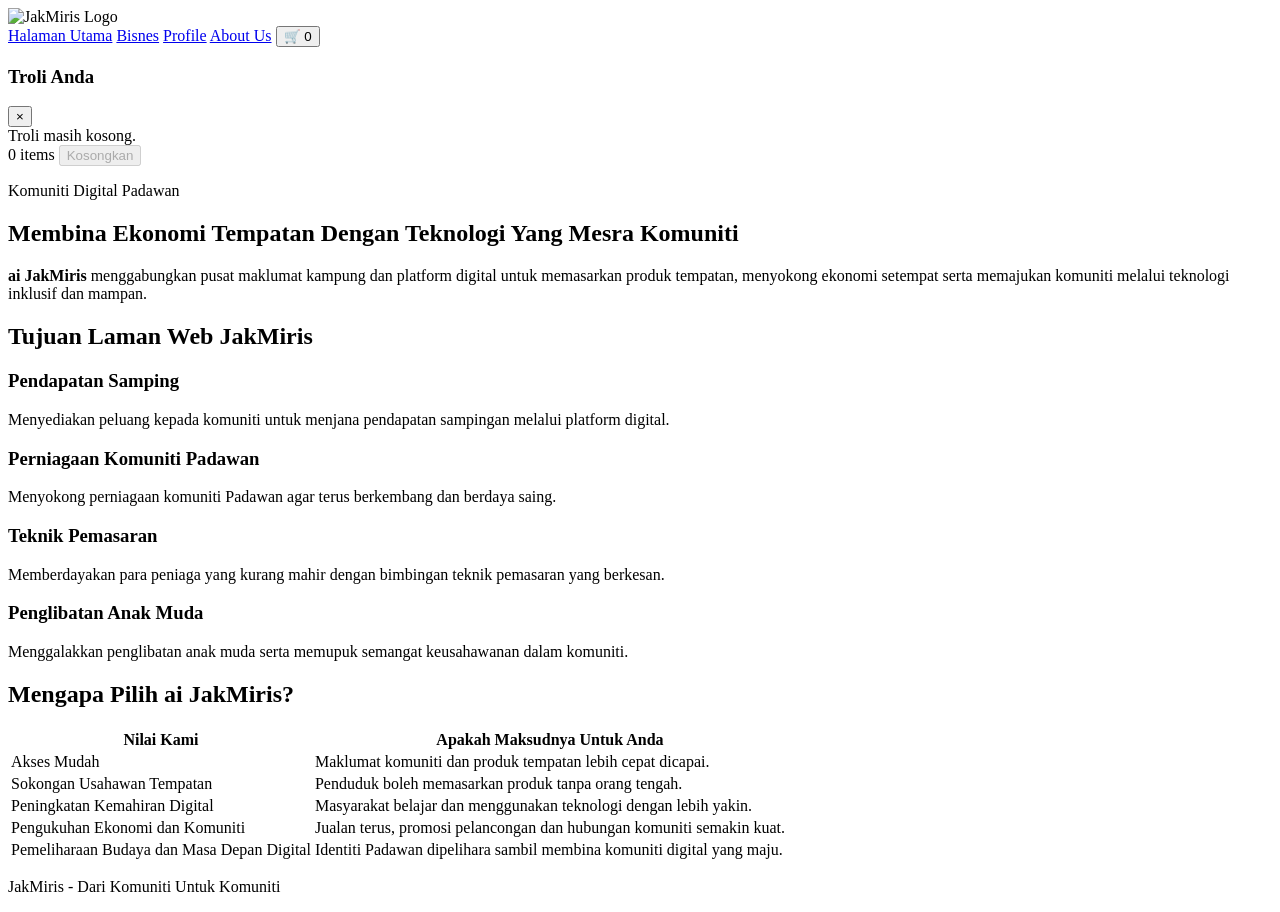
==== aboutus.html @ c9d1c667 "Add files via upload" ====
<!DOCTYPE html>
<html lang="ms">
<head>
  <meta charset="UTF-8">
  <meta name="viewport" content="width=device-width, initial-scale=1.0">
  <title>Tentang Kami - JakMiris</title>
  <link rel="stylesheet" type="text/css" href="CSS/template.css">
  <link rel="stylesheet" type="text/css" href="CSS/aboutusstyle.css">
</head>

<body>
  <header class="site-header">
    <div class="logo">
      <img src="ICON/LOGO/JakMiris logo.png" alt="JakMiris Logo">
    </div>

    <nav class="header-top" aria-label="Main Navigation">
      <a class="nav-link" href="home.html">Halaman Utama</a>
      <a class="nav-link" href="bisnes.html">Bisnes</a>
      <a class="nav-link" href="profile.html">Profile</a>
      <a class="nav-link active" href="aboutus.html">About Us</a>
      <button class="cart-btn" id="cart-btn" title="Troli beli-belah" type="button" aria-label="Troli beli-belah" aria-controls="cart-panel" aria-expanded="false">
        🛒
        <span class="cart-badge visible" id="cart-badge">0</span>
      </button>
    </nav>
  </header>

  <div class="cart-overlay" id="cart-overlay"></div>
  <aside class="cart-panel" id="cart-panel" aria-hidden="true">
    <div class="cart-panel-head">
      <h3>Troli Anda</h3>
      <button class="cart-close-btn" id="cart-close-btn" type="button" aria-label="Tutup troli">&times;</button>
    </div>
    <div class="cart-items" id="cart-items"></div>
    <div class="cart-panel-foot">
      <span class="cart-total-text" id="cart-total-text">0 item</span>
      <button class="cart-clear-btn" id="cart-clear-btn" type="button">Kosongkan</button>
    </div>
  </aside>

  <main class="about-main">
    <section class="hero-about">
      <p class="eyebrow">Komuniti Digital Padawan</p>
      <h1>Membina Ekonomi Tempatan Dengan Teknologi Yang Mesra Komuniti</h1>
      <p class="lead">
        <strong>ai JakMiris</strong> menggabungkan pusat maklumat kampung dan platform digital untuk
        memasarkan produk tempatan, menyokong ekonomi setempat serta memajukan komuniti melalui
        teknologi inklusif dan mampan.
      </p>
    </section>

    <section class="goals" aria-label="Tujuan Laman Web JakMiris">
      <h2>Tujuan Laman Web JakMiris</h2>
      <div class="goal-grid">
        <article class="goal-card">
          <h3>Pendapatan Samping</h3>
          <p>Menyediakan peluang kepada komuniti untuk menjana pendapatan sampingan melalui platform digital.</p>
        </article>
        <article class="goal-card">
          <h3>Perniagaan Komuniti Padawan</h3>
          <p>Menyokong perniagaan komuniti Padawan agar terus berkembang dan berdaya saing.</p>
        </article>
        <article class="goal-card">
          <h3>Teknik Pemasaran</h3>
          <p>Memberdayakan para peniaga yang kurang mahir dengan bimbingan teknik pemasaran yang berkesan.</p>
        </article>
        <article class="goal-card">
          <h3>Penglibatan Anak Muda</h3>
          <p>Menggalakkan penglibatan anak muda serta memupuk semangat keusahawanan dalam komuniti.</p>
        </article>
      </div>
    </section>

    <section class="value-panel" aria-label="Mengapa pilih ai JakMiris">
      <h2>Mengapa Pilih ai JakMiris?</h2>
      <div class="value-table-wrap">
        <table class="values" role="table" aria-label="Nilai JakMiris">
          <thead>
            <tr>
              <th scope="col">Nilai Kami</th>
              <th scope="col">Apakah Maksudnya Untuk Anda</th>
            </tr>
          </thead>
          <tbody>
            <tr>
              <td>Akses Mudah</td>
              <td>Maklumat komuniti dan produk tempatan lebih cepat dicapai.</td>
            </tr>
            <tr>
              <td>Sokongan Usahawan Tempatan</td>
              <td>Penduduk boleh memasarkan produk tanpa orang tengah.</td>
            </tr>
            <tr>
              <td>Peningkatan Kemahiran Digital</td>
              <td>Masyarakat belajar dan menggunakan teknologi dengan lebih yakin.</td>
            </tr>
            <tr>
              <td>Pengukuhan Ekonomi dan Komuniti</td>
              <td>Jualan terus, promosi pelancongan dan hubungan komuniti semakin kuat.</td>
            </tr>
            <tr>
              <td>Pemeliharaan Budaya dan Masa Depan Digital</td>
              <td>Identiti Padawan dipelihara sambil membina komuniti digital yang maju.</td>
            </tr>
          </tbody>
        </table>
      </div>
    </section>
  </main>

  <footer class="about-footer">
    <p>JakMiris - Dari Komuniti Untuk Komuniti</p>
  </footer>

  <script>
    const CART_STORAGE_KEY = 'jakmiris_cart_items';

    const badge = document.getElementById('cart-badge');
    const cartBtn = document.getElementById('cart-btn');
    const cartPanel = document.getElementById('cart-panel');
    const cartOverlay = document.getElementById('cart-overlay');
    const cartCloseBtn = document.getElementById('cart-close-btn');
    const cartClearBtn = document.getElementById('cart-clear-btn');
    const cartItemsEl = document.getElementById('cart-items');
    const cartTotalText = document.getElementById('cart-total-text');

    function getCartItems() {
      try {
        const raw = localStorage.getItem(CART_STORAGE_KEY);
        const parsed = raw ? JSON.parse(raw) : [];
        return Array.isArray(parsed) ? parsed : [];
      } catch (err) {
        return [];
      }
    }

    function saveCartItems(items) {
      localStorage.setItem(CART_STORAGE_KEY, JSON.stringify(items));
    }

    function updateCartBadge() {
      const count = getCartItems().length;
      badge.textContent = count;
      badge.classList.add('visible');
    }

    function groupCartItems(items) {
      const grouped = new Map();
      items.forEach(item => {
        const name = item && item.name ? item.name : 'Item';
        grouped.set(name, (grouped.get(name) || 0) + 1);
      });
      return grouped;
    }

    function renderCartPanel() {
      const items = getCartItems();
      const grouped = groupCartItems(items);

      cartItemsEl.innerHTML = '';

      if (grouped.size === 0) {
        cartItemsEl.innerHTML = '<div class="cart-empty">Troli masih kosong.</div>';
      } else {
        grouped.forEach((qty, name) => {
          const row = document.createElement('div');
          row.className = 'cart-item-row';
          row.innerHTML =
            '<span class="cart-item-name">' + name + '</span>' +
            '<span class="cart-item-qty">x' + qty + '</span>' +
            '<button class="cart-item-remove" data-name="' + name.replace(/"/g, '&quot;') + '" type="button">Buang 1</button>';
          cartItemsEl.appendChild(row);
        });
      }

      cartTotalText.textContent = items.length + (items.length === 1 ? ' item' : ' items');
      cartClearBtn.disabled = items.length === 0;
    }

    function openCartPanel() {
      renderCartPanel();
      cartPanel.classList.add('open');
      cartOverlay.classList.add('open');
      cartPanel.setAttribute('aria-hidden', 'false');
      cartBtn.setAttribute('aria-expanded', 'true');
    }

    function closeCartPanel() {
      cartPanel.classList.remove('open');
      cartOverlay.classList.remove('open');
      cartPanel.setAttribute('aria-hidden', 'true');
      cartBtn.setAttribute('aria-expanded', 'false');
    }

    function toggleCartPanel() {
      if (cartPanel.classList.contains('open')) {
        closeCartPanel();
      } else {
        openCartPanel();
      }
    }

    function removeOneFromCart(itemName) {
      const items = getCartItems();
      const index = items.findIndex(item => (item && item.name ? item.name : 'Item') === itemName);
      if (index !== -1) {
        items.splice(index, 1);
        saveCartItems(items);
        updateCartBadge();
        renderCartPanel();
      }
    }

    updateCartBadge();
    renderCartPanel();

    cartBtn.addEventListener('click', toggleCartPanel);
    cartCloseBtn.addEventListener('click', closeCartPanel);
    cartOverlay.addEventListener('click', closeCartPanel);
    cartClearBtn.addEventListener('click', () => {
      saveCartItems([]);
      updateCartBadge();
      renderCartPanel();
    });

    cartItemsEl.addEventListener('click', (event) => {
      const removeBtn = event.target.closest('.cart-item-remove');
      if (!removeBtn) return;
      removeOneFromCart(removeBtn.dataset.name || 'Item');
    });

    document.addEventListener('keydown', (event) => {
      if (event.key === 'Escape') closeCartPanel();
    });

    window.addEventListener('storage', (event) => {
      if (event.key !== CART_STORAGE_KEY) return;
      updateCartBadge();
      renderCartPanel();
    });
  </script>
</body>
</html>
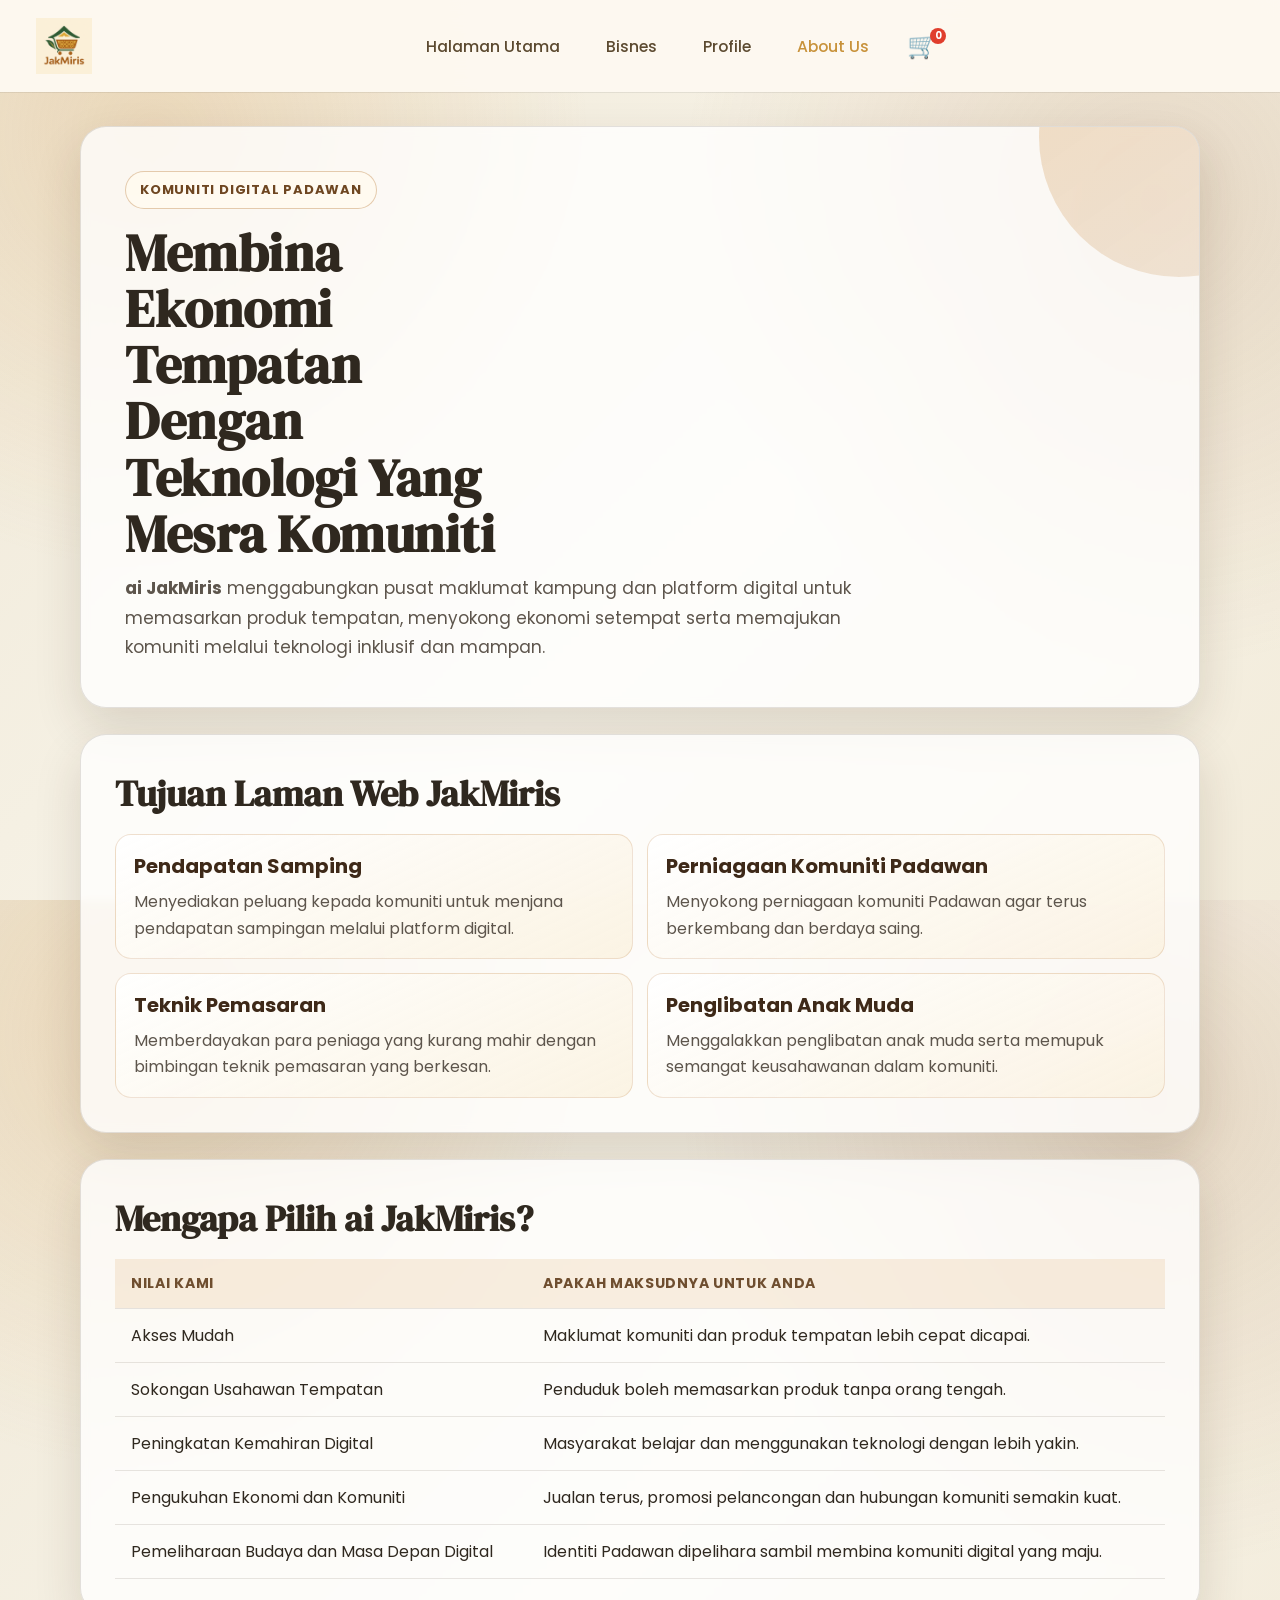
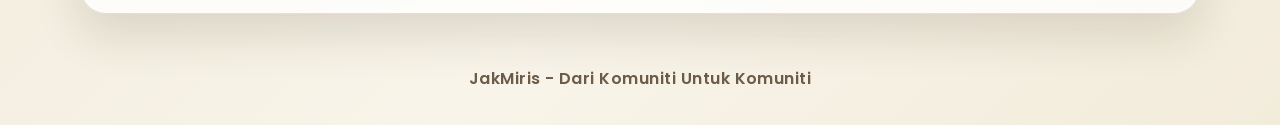
==== commit 0742909f: "update latest" ====
--- a/aboutus.html
+++ b/aboutus.html
@@ -15,7 +15,7 @@
     </div>
 
     <nav class="header-top" aria-label="Main Navigation">
-      <a class="nav-link" href="home.html">Halaman Utama</a>
+      <a class="nav-link" href="index.html">Halaman Utama</a>
       <a class="nav-link" href="bisnes.html">Bisnes</a>
       <a class="nav-link" href="profile.html">Profile</a>
       <a class="nav-link active" href="aboutus.html">About Us</a>
--- a/CSS/template.css
+++ b/CSS/template.css
@@ -0,0 +1,231 @@
+@import url('https://fonts.googleapis.com/css2?family=Playfair+Display:wght@700;800;900&family=Poppins:wght@400;500;600;700&display=swap');
+
+body{
+	width: 100%;
+	height: 100vh;
+	margin: 0;
+	padding: 0;
+	/*background-color: lightskyblue;*/
+	background: #c4c458;
+	background: linear-gradient(135deg,rgba(196, 196, 88, 1) 63%, rgba(214, 213, 206, 1) 59%);
+	font-family: 'Poppins', 'Roboto', sans-serif;
+}
+*{
+	box-sizing: border-box;
+	font-family: 'Poppins', 'Roboto', sans-serif;
+}
+header{
+	/* this section is for banner info. */
+	/* we want to be two columns, 1 for logo, 1 for options*/
+	/* set to columnsview */
+	width: 100%;
+	height: 140px;
+	display: flex;
+	flex-direction: row;
+	/*border: 2px solid red;*/
+	padding: 15px;
+	gap: 10px;
+
+
+	.logo{
+		/*this is the logo*/
+		width: 80px;
+		/*border: 2px solid black;*/
+		float: left;
+
+		img{
+			float: left;
+			width: 80px;
+			height: 80px;
+			border-radius: 10px;
+		}
+	}
+	.options{
+		/* This section contains two rows. */
+		flex: 2;
+		/*border: 2px solid blue;*/
+		display: flex;
+		flex-direction: column;
+
+		nav{
+			/*top row is for link options */
+			width: 100%;
+			display: flex;
+			flex-direction: row;			
+			flex-wrap: wrap;
+			gap: 18px;
+			margin-bottom: -20px;
+			
+
+			.button{
+				flex: 0 1 auto;
+				text-align: center;
+				background: rgba(255, 255, 255, 0.55);
+				border-radius: 999px;
+				border: 1px solid rgba(51, 51, 51, 0.08);
+				color: #333333;
+				cursor: pointer;
+				display: inline-block;
+				font-family: "Poppins", "Haas Grot Text R Web", "Helvetica Neue", Helvetica, Arial, sans-serif;
+				font-size: 15px;
+				font-weight: 600;
+				line-height: 20px;
+				list-style: none;
+				margin: 0;
+				padding: 10px 18px;
+				text-align: center;
+				transition: all 200ms;
+				vertical-align: baseline;
+				white-space: nowrap;
+				user-select: none;
+				-webkit-user-select: none;
+				touch-action: manipulation;
+				box-shadow: 0 8px 18px rgba(51, 51, 51, 0.08);
+			}
+			.button:hover{
+				background: linear-gradient(135deg, rgba(255, 248, 218, 0.96), rgba(247, 231, 180, 0.88));
+				border-color: rgba(235, 201, 52, 0.55);
+				transform: translateY(-1px);
+			}
+			.search{
+				width: 150px;
+				height: 30px;
+				border-radius: 10px;
+				border: 1px solid rgba(0,0,0,0.02);
+				padding: 10px;
+			}
+			.cart, .camera{
+				width: 30px;
+				height: 30px;
+			}
+		}
+		.page-title{
+			/*this is for webpage title.*/
+			font-weight: bolder;
+			text-transform: uppercase;
+			font-size: 32pt;
+			padding: 10px;
+			/*border: 2px solid black;*/
+			justify-content: center;
+			text-align: center;
+
+		}
+		.seller{
+			display: flex;
+			flex-direction: column;
+			/*gap: 10px;*/
+			height: 80px;
+			margin-top: 50px;
+
+			.seller-photo{
+				flex: 1;
+				/*border: 1px solid red;*/
+				text-align: center;
+				justify-content: center;
+
+				.profile-pic{
+					width: 60px;
+					height: 60px;
+					border-radius: 50%;
+					
+				}
+			}
+				
+			.seller-name{
+				flex: 1;
+				height: 50px;
+				font-weight: bolder;
+				text-transform: uppercase;
+				font-size: 22pt;
+				padding: 10px;
+				/*border: 2px solid black;*/
+				justify-content: center;
+				text-align: center;
+				margin-top: -5px;
+			}
+
+		}
+	}
+}
+.iklan{
+	width: 100%;
+	display: flex;
+	text-align: center;
+	justify-content: center;
+	gap: 50px;
+	overflow-x: auto;
+
+	video{
+		display: flex;
+		width: 500px;
+		border-radius: 50px;
+		
+	}
+}
+.seller_profile{
+	margin-top: 30px;
+	padding: 0px 50px 0px 50px;
+	.frame{
+		display: flex;
+		flex-direction: row;
+		gap: 50px;
+
+
+		.left-view, .right-view{
+			/*left-view & right-view*/
+			flex: 1;
+			display: flex;
+			flex-direction: column;
+			/*border: 2px solid black;*/
+			gap: 50px;
+
+			.frame-fill{
+				padding: 10px;
+				display: flex;
+				flex-direction: row;
+				background-color: Pink;
+				border-radius: 10px;
+				gap: 20px;
+
+				.profile-pic{
+					width: 150px;
+					height: 150px;
+					border-radius: 20px;
+				}
+				.info{
+					flex: 1;
+					display: flex;
+					flex-direction: column;
+
+					.inside-text{
+						font-size: 18pt;
+						margin: 0;
+						justify-content: center;
+						/*border: 1px solid red;*/
+					}
+				}
+				.addToCart{
+					width: 50px;
+					overflow: hidden;
+					display: flex;
+					flex-direction: column;
+
+					img{					
+						border-radius: 50%;
+						/*margin-left: 0px;*/
+						width: 50px;
+						height: 50px;
+					}
+					.quantity{
+						font-size: 12pt;
+					}
+						
+					
+				}
+					
+			}
+				
+
+		}
+	}
+}
--- a/CSS/aboutusstyle.css
+++ b/CSS/aboutusstyle.css
@@ -0,0 +1,537 @@
+@import url('https://fonts.googleapis.com/css2?family=Manrope:wght@400;500;600;700;800&family=DM+Serif+Display:ital@0;1&display=swap');
+
+:root {
+  --bg-soft: #efe8d7;
+  --bg-cream: #f8f4e9;
+  --ink: #2f281f;
+  --ink-soft: #5d554c;
+  --accent: #b26f2f;
+  --accent-2: #d8a15b;
+  --line: rgba(68, 53, 37, 0.14);
+  --panel: rgba(255, 255, 255, 0.78);
+  --shadow: 0 20px 48px rgba(55, 35, 14, 0.14);
+}
+
+* {
+  box-sizing: border-box;
+}
+
+body {
+  margin: 0;
+  font-family: 'Manrope', sans-serif;
+  color: var(--ink);
+  background:
+    radial-gradient(circle at 12% 15%, rgba(216, 161, 91, 0.26) 0%, rgba(216, 161, 91, 0) 32%),
+    radial-gradient(circle at 90% 22%, rgba(158, 102, 50, 0.2) 0%, rgba(158, 102, 50, 0) 35%),
+    linear-gradient(135deg, var(--bg-soft) 0%, var(--bg-cream) 58%, #f2ebda 100%);
+  min-height: 100vh;
+}
+
+.site-header {
+  display: flex;
+  flex-direction: row;
+  align-items: center;
+  justify-content: space-between;
+  padding: 0 36px;
+  height: 92px;
+  background: rgba(253, 248, 240, 0.98);
+  backdrop-filter: blur(14px);
+  box-shadow: 0 1px 0 rgba(0, 0, 0, 0.07);
+  position: sticky;
+  top: 0;
+  z-index: 1000;
+  gap: 20px;
+}
+
+.site-header .logo {
+  display: flex;
+  align-items: center;
+  background: transparent;
+  border: none;
+  box-shadow: none;
+  padding: 0;
+  width: auto;
+  flex-shrink: 0;
+}
+
+.site-header .logo img {
+  height: 56px;
+  width: auto;
+  background: transparent;
+  filter: none;
+  margin: 0;
+  border-radius: 0;
+}
+
+.site-header .header-top {
+  display: flex;
+  flex-direction: row;
+  align-items: center;
+  gap: 14px;
+  flex: 1;
+  justify-content: center;
+  padding: 0;
+  flex-wrap: nowrap;
+}
+
+.site-header .nav-link {
+  font-family: 'Poppins', sans-serif;
+  font-size: 0.98rem;
+  font-weight: 500;
+  color: #5c4a30;
+  text-decoration: none;
+  padding: 10px 16px;
+  background: transparent;
+  border: none;
+  box-shadow: none;
+  border-radius: 0;
+  position: relative;
+  transition: color 0.22s ease;
+}
+
+.site-header .nav-link::after {
+  display: none;
+}
+
+.site-header .nav-link:hover,
+.site-header .nav-link.active {
+  color: #c8923a;
+  background: transparent;
+  border: none;
+  box-shadow: none;
+  transform: none;
+}
+
+.cart-btn {
+  position: relative;
+  background: none;
+  border: none;
+  cursor: pointer;
+  font-size: 1.55rem;
+  padding: 6px 8px;
+  line-height: 1;
+  border-radius: 50%;
+  transition: background 0.2s;
+  flex-shrink: 0;
+}
+
+.cart-btn:hover {
+  background: rgba(200, 146, 58, 0.12);
+}
+
+.cart-badge {
+  position: absolute;
+  top: 0;
+  right: 0;
+  background: #e03e2d;
+  color: #fff;
+  font-size: 0.6rem;
+  font-weight: 700;
+  border-radius: 50%;
+  width: 16px;
+  height: 16px;
+  display: flex;
+  align-items: center;
+  justify-content: center;
+}
+
+.cart-badge.visible {
+  display: flex;
+}
+
+.cart-overlay {
+  position: fixed;
+  inset: 0;
+  background: rgba(0, 0, 0, 0.2);
+  opacity: 0;
+  visibility: hidden;
+  transition: opacity 0.2s ease;
+  z-index: 1500;
+}
+
+.cart-overlay.open {
+  opacity: 1;
+  visibility: visible;
+}
+
+.cart-panel {
+  position: fixed;
+  top: 96px;
+  right: 18px;
+  width: min(360px, 92vw);
+  max-height: min(70vh, 620px);
+  background: #fffdf8;
+  border-radius: 16px;
+  box-shadow: 0 14px 30px rgba(0, 0, 0, 0.16);
+  z-index: 1600;
+  display: flex;
+  flex-direction: column;
+  opacity: 0;
+  transform: translateY(-8px) scale(0.98);
+  visibility: hidden;
+  transition: opacity 0.2s ease, transform 0.2s ease;
+}
+
+.cart-panel.open {
+  opacity: 1;
+  transform: translateY(0) scale(1);
+  visibility: visible;
+}
+
+.cart-panel-head {
+  display: flex;
+  align-items: center;
+  justify-content: space-between;
+  padding: 14px 14px 10px;
+  border-bottom: 1px solid rgba(0, 0, 0, 0.08);
+}
+
+.cart-panel-head h3 {
+  margin: 0;
+  font-size: 1rem;
+  color: #4a3a2b;
+  font-family: 'Poppins', sans-serif;
+}
+
+.cart-close-btn {
+  border: none;
+  background: transparent;
+  cursor: pointer;
+  font-size: 1.2rem;
+  color: #7a6a56;
+  line-height: 1;
+  padding: 4px;
+}
+
+.cart-items {
+  overflow: auto;
+  padding: 8px 12px;
+  display: flex;
+  flex-direction: column;
+  gap: 8px;
+  min-height: 84px;
+}
+
+.cart-item-row {
+  display: grid;
+  grid-template-columns: 1fr auto auto;
+  gap: 8px;
+  align-items: center;
+  background: rgba(255, 255, 255, 0.9);
+  border-radius: 10px;
+  padding: 10px;
+  box-shadow: 0 1px 8px rgba(0, 0, 0, 0.06);
+}
+
+.cart-item-name {
+  font-size: 0.9rem;
+  color: #493728;
+  font-family: 'Poppins', sans-serif;
+}
+
+.cart-item-qty {
+  font-size: 0.8rem;
+  color: #8b7457;
+  white-space: nowrap;
+  font-family: 'Poppins', sans-serif;
+}
+
+.cart-item-remove {
+  border: none;
+  background: rgba(224, 62, 45, 0.14);
+  color: #ab2e20;
+  border-radius: 8px;
+  padding: 6px 8px;
+  font-size: 0.75rem;
+  cursor: pointer;
+  font-family: 'Poppins', sans-serif;
+}
+
+.cart-item-remove:hover {
+  background: rgba(224, 62, 45, 0.23);
+}
+
+.cart-empty {
+  text-align: center;
+  color: #8f7c66;
+  padding: 20px 10px;
+  font-size: 0.9rem;
+}
+
+.cart-panel-foot {
+  display: flex;
+  align-items: center;
+  justify-content: space-between;
+  gap: 10px;
+  padding: 10px 12px 12px;
+  border-top: 1px solid rgba(0, 0, 0, 0.08);
+}
+
+.cart-total-text {
+  font-size: 0.86rem;
+  color: #5f4a33;
+  font-family: 'Poppins', sans-serif;
+}
+
+.cart-clear-btn {
+  border: none;
+  background: #c8923a;
+  color: #fff;
+  border-radius: 10px;
+  padding: 8px 10px;
+  font-size: 0.78rem;
+  cursor: pointer;
+  font-family: 'Poppins', sans-serif;
+}
+
+.cart-clear-btn:disabled {
+  opacity: 0.45;
+  cursor: not-allowed;
+}
+
+.about-main {
+  width: min(1120px, 92%);
+  margin: 34px auto 48px;
+  display: grid;
+  gap: 26px;
+}
+
+.hero-about,
+.goals,
+.value-panel {
+  background: var(--panel);
+  border: 1px solid var(--line);
+  border-radius: 26px;
+  box-shadow: var(--shadow);
+  backdrop-filter: blur(4px);
+}
+
+.hero-about {
+  padding: clamp(22px, 4vw, 44px);
+  position: relative;
+  overflow: hidden;
+  animation: riseIn 0.55s ease-out;
+}
+
+.hero-about::before {
+  content: '';
+  position: absolute;
+  width: 280px;
+  height: 280px;
+  right: -120px;
+  top: -130px;
+  border-radius: 50%;
+  background: linear-gradient(145deg, rgba(216, 161, 91, 0.35), rgba(178, 111, 47, 0.15));
+  pointer-events: none;
+}
+
+.eyebrow {
+  margin: 0;
+  display: inline-block;
+  padding: 8px 14px;
+  border-radius: 999px;
+  border: 1px solid rgba(178, 111, 47, 0.35);
+  background: rgba(255, 250, 240, 0.95);
+  color: #6e4621;
+  font-weight: 700;
+  font-size: 13px;
+  letter-spacing: 0.06em;
+  text-transform: uppercase;
+}
+
+.hero-about h1 {
+  font-family: 'DM Serif Display', serif;
+  font-size: clamp(34px, 5vw, 52px);
+  line-height: 1.08;
+  margin: 16px 0 12px;
+  letter-spacing: 0.01em;
+  max-width: 16ch;
+}
+
+.lead {
+  margin: 0;
+  max-width: 68ch;
+  color: var(--ink-soft);
+  line-height: 1.75;
+  font-size: 17px;
+}
+
+.goals,
+.value-panel {
+  padding: clamp(20px, 3vw, 34px);
+  animation: riseIn 0.65s ease-out;
+}
+
+.goals h2,
+.value-panel h2 {
+  margin: 0 0 16px;
+  font-family: 'DM Serif Display', serif;
+  font-size: clamp(28px, 4vw, 36px);
+}
+
+.goal-grid {
+  display: grid;
+  grid-template-columns: repeat(2, minmax(0, 1fr));
+  gap: 14px;
+}
+
+.goal-card {
+  padding: 16px 18px;
+  border-radius: 16px;
+  border: 1px solid rgba(178, 111, 47, 0.2);
+  background: linear-gradient(155deg, rgba(255, 255, 255, 0.95) 0%, rgba(250, 241, 223, 0.82) 100%);
+  transform: translateY(6px);
+  opacity: 0;
+  animation: cardReveal 0.6s ease forwards;
+}
+
+.goal-card:nth-child(2) {
+  animation-delay: 0.1s;
+}
+
+.goal-card:nth-child(3) {
+  animation-delay: 0.2s;
+}
+
+.goal-card:nth-child(4) {
+  animation-delay: 0.3s;
+}
+
+.goal-card h3 {
+  margin: 0 0 8px;
+  font-size: 20px;
+  color: #3e2918;
+}
+
+.goal-card p {
+  margin: 0;
+  color: var(--ink-soft);
+  line-height: 1.65;
+}
+
+.value-table-wrap {
+  overflow-x: auto;
+}
+
+.values {
+  width: 100%;
+  border-collapse: collapse;
+  min-width: 580px;
+}
+
+.values th,
+.values td {
+  text-align: left;
+  padding: 14px 16px;
+  border-bottom: 1px solid rgba(68, 53, 37, 0.12);
+}
+
+.values th {
+  font-size: 14px;
+  text-transform: uppercase;
+  letter-spacing: 0.05em;
+  color: #6f4e2f;
+  background: rgba(216, 161, 91, 0.17);
+}
+
+.values tbody tr:hover {
+  background: rgba(255, 249, 234, 0.86);
+}
+
+.about-footer {
+  text-align: center;
+  padding: 4px 18px 34px;
+}
+
+.about-footer p {
+  margin: 0;
+  color: #6c5b47;
+  font-weight: 600;
+  letter-spacing: 0.03em;
+}
+
+@keyframes riseIn {
+  from {
+    opacity: 0;
+    transform: translateY(20px);
+  }
+  to {
+    opacity: 1;
+    transform: translateY(0);
+  }
+}
+
+@keyframes cardReveal {
+  from {
+    opacity: 0;
+    transform: translateY(14px);
+  }
+  to {
+    opacity: 1;
+    transform: translateY(0);
+  }
+}
+
+@media (max-width: 900px) {
+  .site-header {
+    padding: 10px 14px;
+    height: auto;
+    align-items: flex-start;
+  }
+
+  .site-header .header-top {
+    justify-content: flex-end;
+    gap: 8px;
+    flex-wrap: wrap;
+  }
+
+  .site-header .nav-link {
+    font-size: 0.9rem;
+    padding: 8px 10px;
+  }
+
+  .goal-grid {
+    grid-template-columns: 1fr;
+  }
+
+  .lead {
+    font-size: 16px;
+  }
+}
+
+@media (max-width: 640px) {
+  .site-header {
+    flex-direction: column;
+    gap: 8px;
+    align-items: stretch;
+  }
+
+  .site-header .logo {
+    justify-content: center;
+  }
+
+  .site-header .header-top {
+    justify-content: center;
+  }
+
+  .about-main {
+    width: min(1120px, 95%);
+    margin-top: 18px;
+    gap: 18px;
+  }
+
+  .hero-about,
+  .goals,
+  .value-panel {
+    border-radius: 18px;
+    padding: 18px;
+  }
+
+  .eyebrow {
+    font-size: 12px;
+  }
+
+  .goal-card h3 {
+    font-size: 18px;
+  }
+}
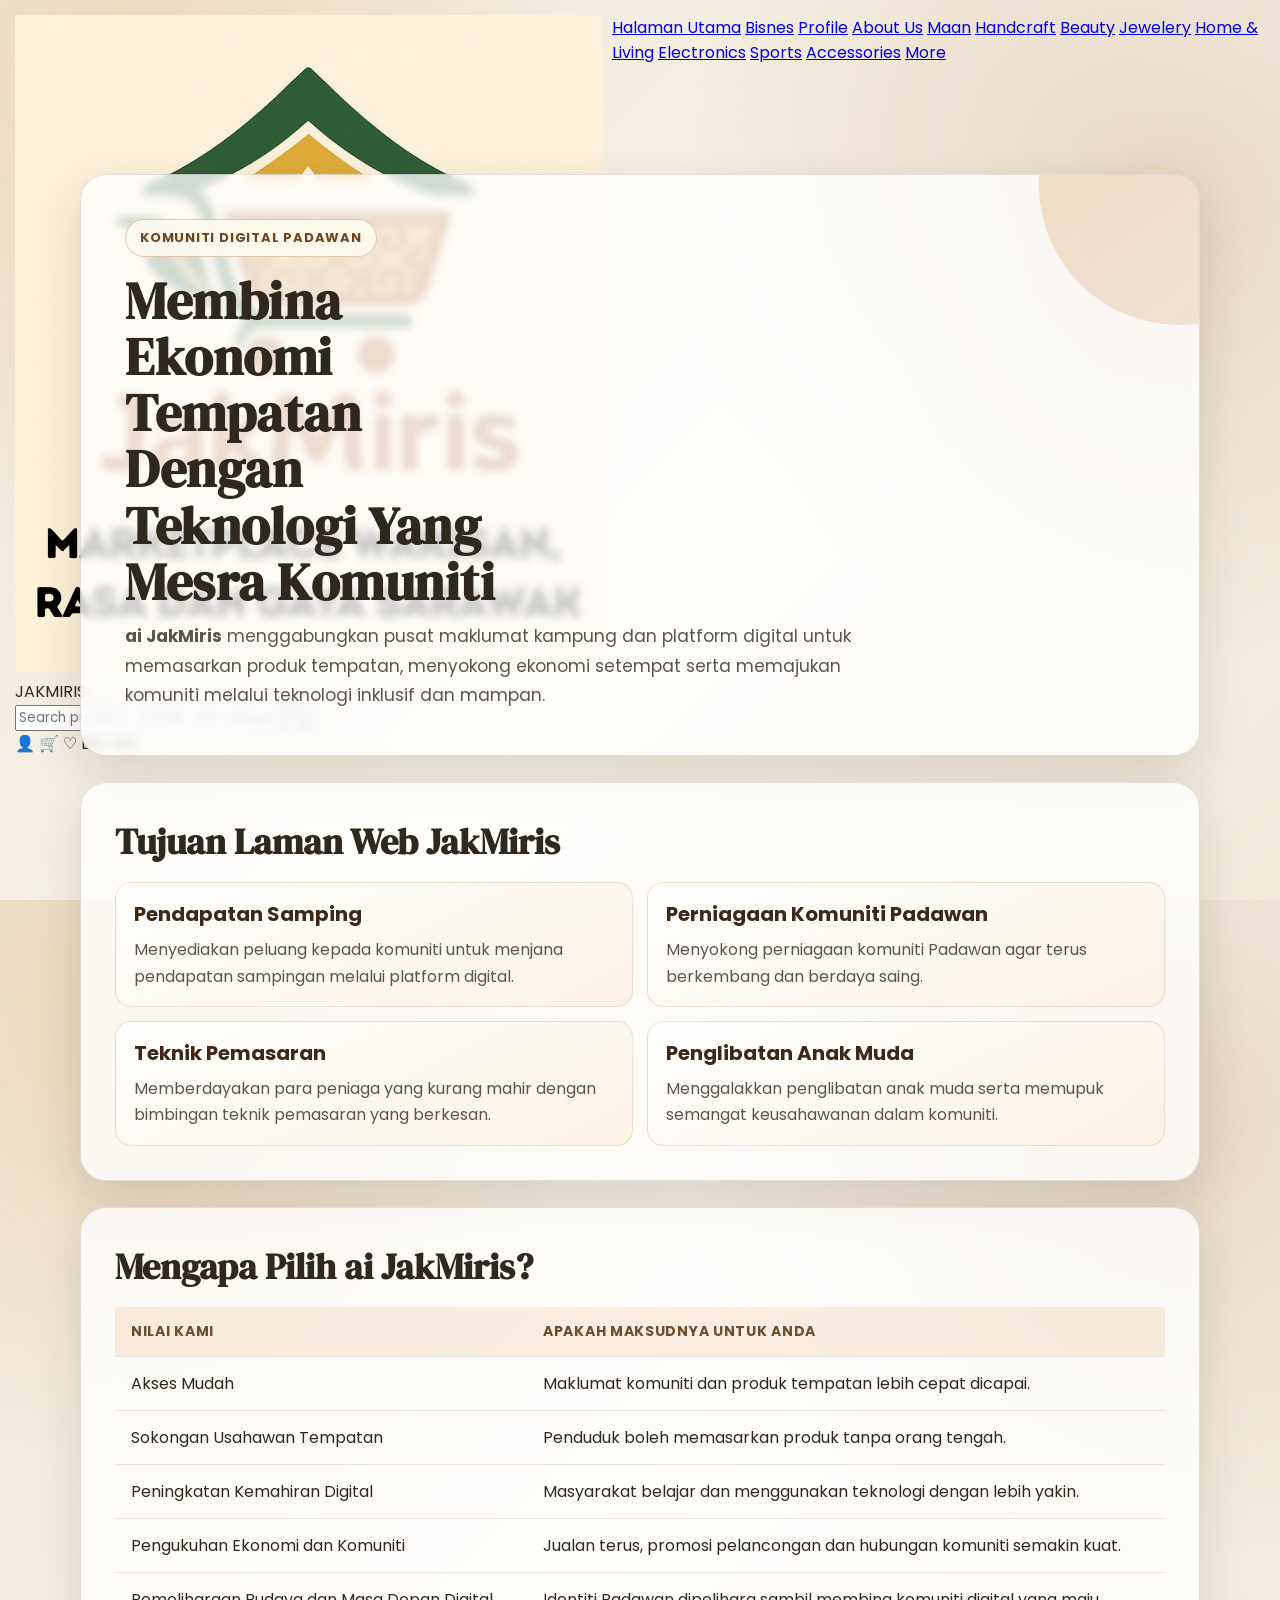
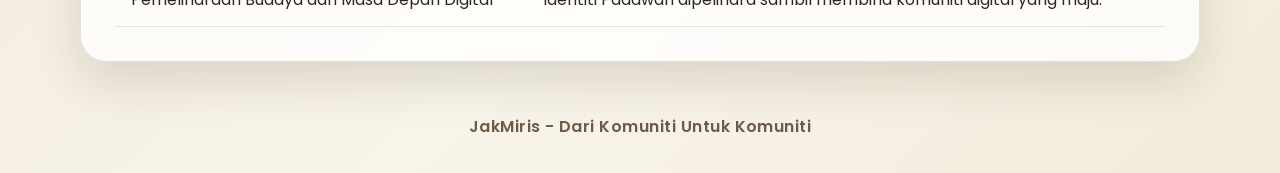
==== commit 546485ab: "update latest" ====
--- a/aboutus.html
+++ b/aboutus.html
@@ -8,21 +8,41 @@
   <link rel="stylesheet" type="text/css" href="CSS/aboutusstyle.css">
 </head>
 
-<body>
-  <header class="site-header">
-    <div class="logo">
-      <img src="ICON/LOGO/JakMiris logo.png" alt="JakMiris Logo">
+<body class="home-page">
+  <header class="store-header">
+    <div class="top-bar">
+      <div class="brand-block">
+        <img class="brand-logo" src="ICON/LOGO/Jak Miris Shop (4).png" alt="JakMiris Logo">
+        <div class="brand-text">
+          <span>JAKMIRIS</span>
+        </div>
+      </div>
+      <div class="search-wrap">
+        <input type="text" placeholder="Search products, brands, and categories">
+        <button aria-label="Search">🔍</button>
+      </div>
+      <div class="top-actions">
+        <span title="Account">👤</span>
+        <span title="Cart">🛒</span>
+        <span title="Wishlist">♡</span>
+        <span title="Language">EN | MY</span>
+      </div>
     </div>
 
-    <nav class="header-top" aria-label="Main Navigation">
-      <a class="nav-link" href="index.html">Halaman Utama</a>
-      <a class="nav-link" href="bisnes.html">Bisnes</a>
-      <a class="nav-link" href="profile.html">Profile</a>
-      <a class="nav-link active" href="aboutus.html">About Us</a>
-      <button class="cart-btn" id="cart-btn" title="Troli beli-belah" type="button" aria-label="Troli beli-belah" aria-controls="cart-panel" aria-expanded="false">
-        🛒
-        <span class="cart-badge visible" id="cart-badge">0</span>
-      </button>
+    <nav class="sub-nav">
+      <a href="index.html" class="active">Halaman Utama</a>
+      <a href="bisnes.html">Bisnes</a>
+      <a href="profile.html">Profile</a>
+      <a href="aboutus.html">About Us</a>
+      <a href="#">Maan</a>
+      <a href="#">Handcraft</a>
+      <a href="#">Beauty</a>
+      <a href="#">Jewelery</a>
+      <a href="#">Home & Living</a>
+      <a href="#">Electronics</a>
+      <a href="#">Sports</a>
+      <a href="#">Accessories</a>
+      <a href="#">More</a>
     </nav>
   </header>
 
@@ -140,6 +160,7 @@
     }
 
     function updateCartBadge() {
+      if (!badge) return;
       const count = getCartItems().length;
       badge.textContent = count;
       badge.classList.add('visible');
@@ -155,6 +176,7 @@
     }
 
     function renderCartPanel() {
+      if (!cartItemsEl || !cartTotalText || !cartClearBtn) return;
       const items = getCartItems();
       const grouped = groupCartItems(items);
 
@@ -179,6 +201,7 @@
     }
 
     function openCartPanel() {
+      if (!cartPanel || !cartOverlay || !cartBtn) return;
       renderCartPanel();
       cartPanel.classList.add('open');
       cartOverlay.classList.add('open');
@@ -187,6 +210,7 @@
     }
 
     function closeCartPanel() {
+      if (!cartPanel || !cartOverlay || !cartBtn) return;
       cartPanel.classList.remove('open');
       cartOverlay.classList.remove('open');
       cartPanel.setAttribute('aria-hidden', 'true');
@@ -194,6 +218,7 @@
     }
 
     function toggleCartPanel() {
+      if (!cartPanel) return;
       if (cartPanel.classList.contains('open')) {
         closeCartPanel();
       } else {
@@ -215,20 +240,30 @@
     updateCartBadge();
     renderCartPanel();
 
-    cartBtn.addEventListener('click', toggleCartPanel);
-    cartCloseBtn.addEventListener('click', closeCartPanel);
-    cartOverlay.addEventListener('click', closeCartPanel);
-    cartClearBtn.addEventListener('click', () => {
-      saveCartItems([]);
-      updateCartBadge();
-      renderCartPanel();
-    });
-
-    cartItemsEl.addEventListener('click', (event) => {
-      const removeBtn = event.target.closest('.cart-item-remove');
-      if (!removeBtn) return;
-      removeOneFromCart(removeBtn.dataset.name || 'Item');
-    });
+    if (cartBtn) {
+      cartBtn.addEventListener('click', toggleCartPanel);
+    }
+    if (cartCloseBtn) {
+      cartCloseBtn.addEventListener('click', closeCartPanel);
+    }
+    if (cartOverlay) {
+      cartOverlay.addEventListener('click', closeCartPanel);
+    }
+    if (cartClearBtn) {
+      cartClearBtn.addEventListener('click', () => {
+        saveCartItems([]);
+        updateCartBadge();
+        renderCartPanel();
+      });
+    }
+
+    if (cartItemsEl) {
+      cartItemsEl.addEventListener('click', (event) => {
+        const removeBtn = event.target.closest('.cart-item-remove');
+        if (!removeBtn) return;
+        removeOneFromCart(removeBtn.dataset.name || 'Item');
+      });
+    }
 
     document.addEventListener('keydown', (event) => {
       if (event.key === 'Escape') closeCartPanel();
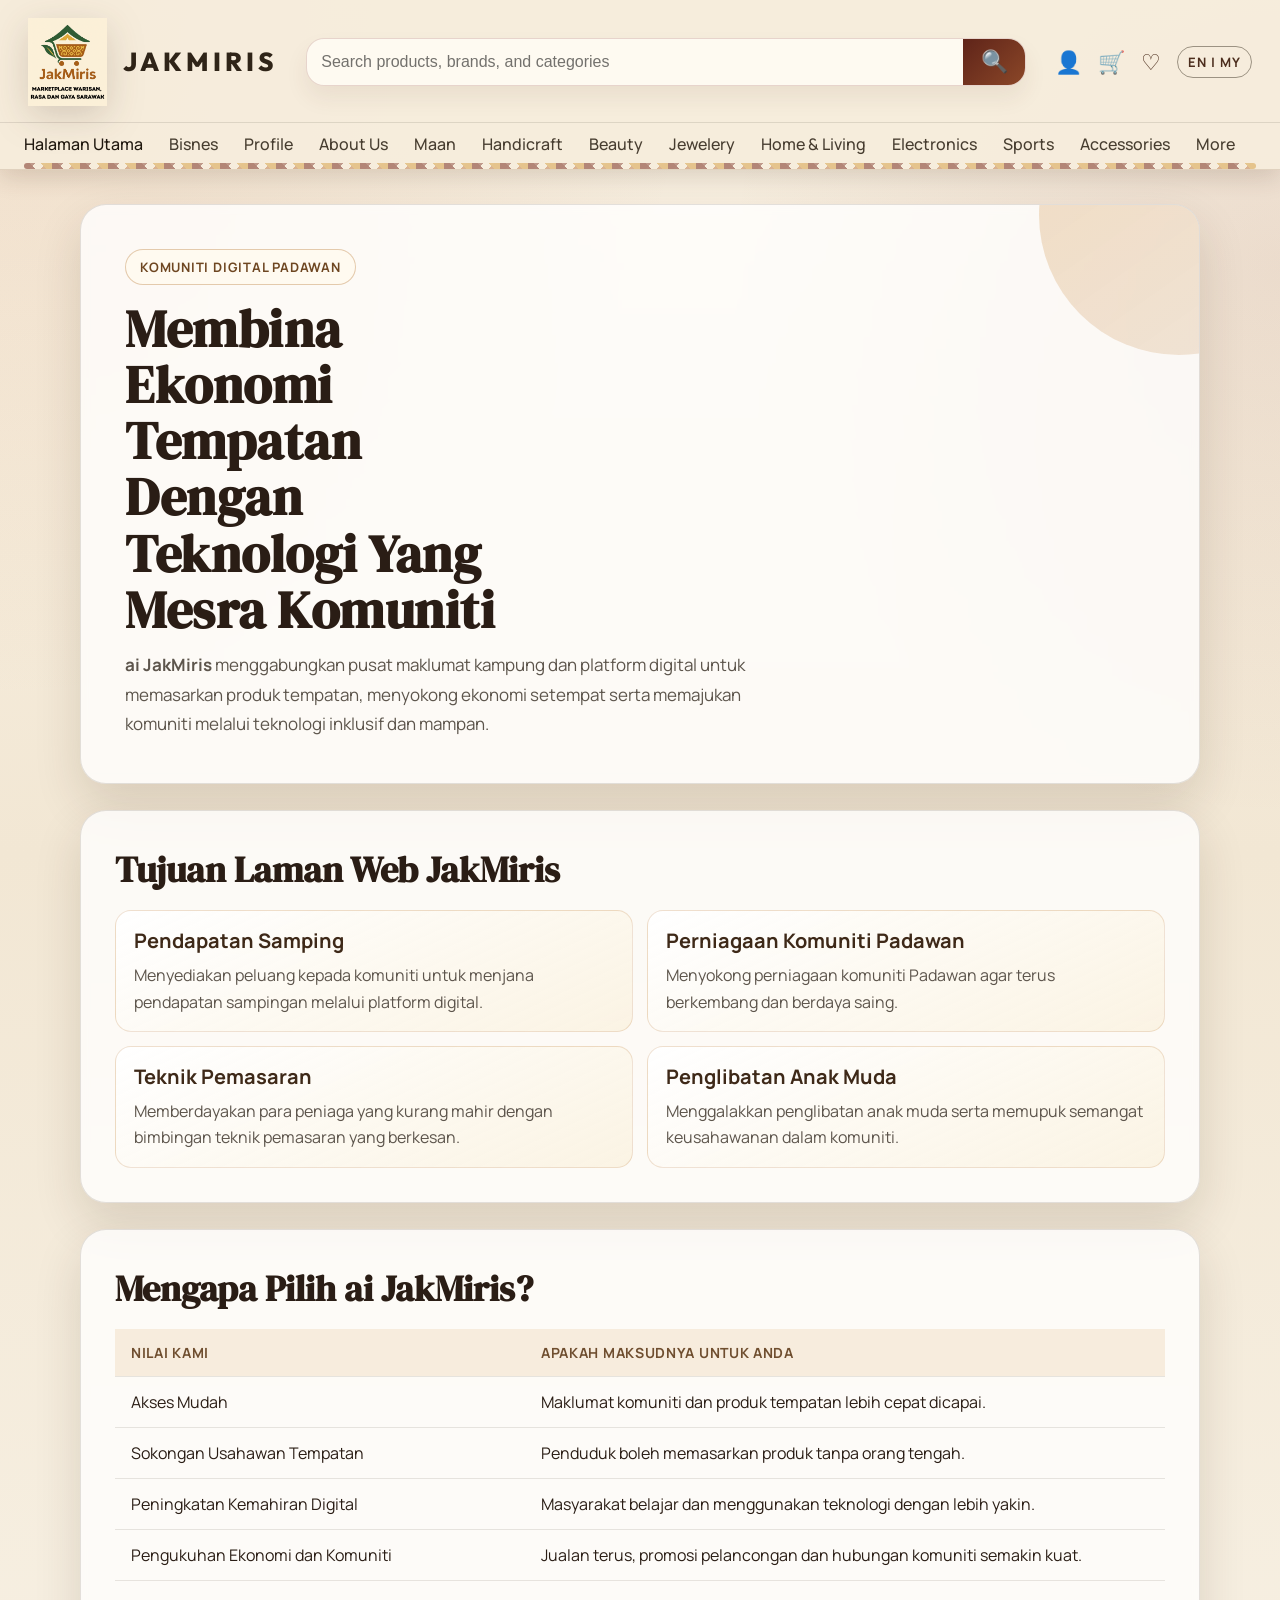
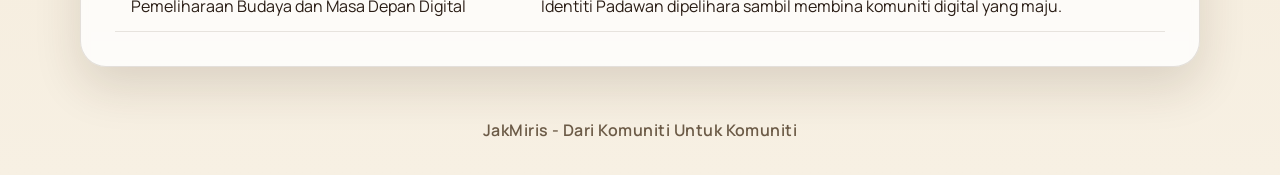
==== commit f69b28b2: "aboutus update" ====
--- a/aboutus.html
+++ b/aboutus.html
@@ -4,62 +4,62 @@
   <meta charset="UTF-8">
   <meta name="viewport" content="width=device-width, initial-scale=1.0">
   <title>Tentang Kami - JakMiris</title>
-  <link rel="stylesheet" type="text/css" href="CSS/template.css">
+  <link rel="stylesheet" type="text/css" href="CSS/style.css">
   <link rel="stylesheet" type="text/css" href="CSS/aboutusstyle.css">
 </head>
-
 <body class="home-page">
-  <header class="store-header">
-    <div class="top-bar">
-      <div class="brand-block">
-        <img class="brand-logo" src="ICON/LOGO/Jak Miris Shop (4).png" alt="JakMiris Logo">
-        <div class="brand-text">
-          <span>JAKMIRIS</span>
+  <div class="page-shell">
+    <header class="store-header">
+      <div class="top-bar">
+        <div class="brand-block">
+          <img class="brand-logo" src="ICON/LOGO/Jak Miris Shop (4).png" alt="JakMiris Logo">
+          <div class="brand-text">
+            <span>JAKMIRIS</span>
+          </div>
         </div>
-      </div>
-      <div class="search-wrap">
-        <input type="text" placeholder="Search products, brands, and categories">
-        <button aria-label="Search">🔍</button>
-      </div>
-      <div class="top-actions">
-        <span title="Account">👤</span>
-        <span title="Cart">🛒</span>
-        <span title="Wishlist">♡</span>
-        <span title="Language">EN | MY</span>
-      </div>
-    </div>
-
-    <nav class="sub-nav">
-      <a href="index.html" class="active">Halaman Utama</a>
-      <a href="bisnes.html">Bisnes</a>
-      <a href="profile.html">Profile</a>
-      <a href="aboutus.html">About Us</a>
-      <a href="#">Maan</a>
-      <a href="#">Handcraft</a>
-      <a href="#">Beauty</a>
-      <a href="#">Jewelery</a>
-      <a href="#">Home & Living</a>
-      <a href="#">Electronics</a>
-      <a href="#">Sports</a>
-      <a href="#">Accessories</a>
-      <a href="#">More</a>
-    </nav>
-  </header>
-
-  <div class="cart-overlay" id="cart-overlay"></div>
-  <aside class="cart-panel" id="cart-panel" aria-hidden="true">
-    <div class="cart-panel-head">
-      <h3>Troli Anda</h3>
-      <button class="cart-close-btn" id="cart-close-btn" type="button" aria-label="Tutup troli">&times;</button>
-    </div>
-    <div class="cart-items" id="cart-items"></div>
-    <div class="cart-panel-foot">
-      <span class="cart-total-text" id="cart-total-text">0 item</span>
-      <button class="cart-clear-btn" id="cart-clear-btn" type="button">Kosongkan</button>
-    </div>
-  </aside>
-
-  <main class="about-main">
+        <div class="search-wrap">
+          <input type="text" placeholder="Search products, brands, and categories">
+          <button aria-label="Search">🔍</button>
+        </div>
+        <div class="top-actions">
+          <span title="Account">👤</span>
+          <span title="Cart">🛒</span>
+          <span title="Wishlist">♡</span>
+          <span title="Language">EN | MY</span>
+        </div>
+      </div>
+
+      <nav class="sub-nav">
+        <a href="index.html" class="active">Halaman Utama</a>
+        <a href="bisnes.html">Bisnes</a>
+        <a href="profile.html">Profile</a>
+        <a href="aboutus.html">About Us</a>
+        <a href="#">Maan</a>
+        <a href="#">Handicraft</a>
+        <a href="#">Beauty</a>
+        <a href="#">Jewelery</a>
+        <a href="#">Home & Living</a>
+        <a href="#">Electronics</a>
+        <a href="#">Sports</a>
+        <a href="#">Accessories</a>
+        <a href="#">More</a>
+      </nav>
+    </header>
+
+    <div class="cart-overlay" id="cart-overlay"></div>
+    <aside class="cart-panel" id="cart-panel" aria-hidden="true">
+      <div class="cart-panel-head">
+        <h3>Troli Anda</h3>
+        <button class="cart-close-btn" id="cart-close-btn" type="button" aria-label="Tutup troli">&times;</button>
+      </div>
+      <div class="cart-items" id="cart-items"></div>
+      <div class="cart-panel-foot">
+        <span class="cart-total-text" id="cart-total-text">0 item</span>
+        <button class="cart-clear-btn" id="cart-clear-btn" type="button">Kosongkan</button>
+      </div>
+    </aside>
+
+    <main class="about-main">
     <section class="hero-about">
       <p class="eyebrow">Komuniti Digital Padawan</p>
       <h1>Membina Ekonomi Tempatan Dengan Teknologi Yang Mesra Komuniti</h1>
@@ -127,11 +127,12 @@
         </table>
       </div>
     </section>
-  </main>
-
-  <footer class="about-footer">
-    <p>JakMiris - Dari Komuniti Untuk Komuniti</p>
-  </footer>
+    </main>
+
+    <footer class="about-footer">
+      <p>JakMiris - Dari Komuniti Untuk Komuniti</p>
+    </footer>
+  </div>
 
   <script>
     const CART_STORAGE_KEY = 'jakmiris_cart_items';
--- a/CSS/style.css
+++ b/CSS/style.css
@@ -0,0 +1,2272 @@
+
+    @import url('https://fonts.googleapis.com/css2?family=Outfit:wght@400;500;700;800;900&display=swap');
+
+    @font-face {
+        font-family: 'Glacial Indifference';
+        src: url('path/to/GlacialIndifference-Bold.woff2') format('woff2'),
+             url('path/to/GlacialIndifference-Bold.woff') format('woff');
+        font-weight: bold;
+        font-style: normal;
+        font-display: swap;
+    }
+
+    .bisnes_margin{
+        z-index: 100;
+        margin-top: 50px;
+        font-size: 30pt;
+        font-weight: bolder;
+        color: white;
+        text-shadow: 2px 2px 5px #333;
+        background-color: rgb(235, 201, 52);
+        padding: 50px;
+    }
+    
+    body {
+        margin: 0;
+        padding: 0;
+        font-family: Glacial Indifference, sans-serif;
+        background: linear-gradient(135deg, #FCF1D9 0%, #E8F4F8 50%, #F0E6FF 100%);
+        min-height: 100vh;
+        color: #333;
+    }
+
+    .home-page {
+        --jm-black: #20150d;
+        --jm-brown-1: #7a2f22;
+        --jm-brown-2: #b86a35;
+        --jm-gold: #d7a34a;
+        --jm-cream: #f6eddc;
+        --jm-white: #ffffff;
+        --jm-text: #2a1d15;
+        background:
+            radial-gradient(circle at top left, rgba(183, 106, 53, 0.14), transparent 32%),
+            radial-gradient(circle at right 15%, rgba(122, 47, 34, 0.1), transparent 28%),
+            linear-gradient(180deg, #fbf3e5 0%, #f2e7d4 48%, #f7f0e3 100%);
+        color: var(--jm-text);
+    }
+
+    .home-page .store-header {
+        display: block;
+        padding: 0;
+        border: 0;
+        backdrop-filter: none;
+        position: sticky;
+        top: 0;
+        z-index: 1000;
+        background: rgba(246, 237, 220, 0.96);
+        color: #2f2418;
+        box-shadow: 0 8px 22px rgba(73, 43, 25, 0.16);
+        border-bottom: 1px solid rgba(113, 70, 38, 0.16);
+    }
+
+    .home-page .top-bar {
+        display: grid;
+        grid-template-columns: auto minmax(280px, 1fr) auto;
+        align-items: center;
+        gap: 20px;
+        padding: 18px 28px 16px;
+    }
+
+    .home-page .brand-block {
+        display: flex;
+        align-items: center;
+        gap: 16px;
+        color: #2f2418;
+    }
+
+    .home-page .brand-logo {
+        height: 88px;
+        width: auto;
+        filter: drop-shadow(0 10px 18px rgba(63, 38, 21, 0.18));
+    }
+
+    .home-page .brand-text {
+        display: flex;
+        flex-direction: column;
+        gap: 4px;
+    }
+
+    .home-page .brand-text span {
+        font-family: 'Outfit', Glacial Indifference, sans-serif;
+        letter-spacing: 4px;
+        font-weight: 800;
+        font-size: 26px;
+        line-height: 1;
+    }
+
+    .home-page .brand-text small {
+        font-size: 13px;
+        letter-spacing: 0.08em;
+        text-transform: uppercase;
+        color: rgba(47, 36, 24, 0.74);
+    }
+
+    .home-page .search-wrap {
+        display: flex;
+        align-items: center;
+        width: min(720px, 100%);
+        margin: 0 auto;
+        background: rgba(255, 251, 243, 0.95);
+        border: 1px solid rgba(122, 47, 34, 0.18);
+        border-radius: 18px;
+        overflow: hidden;
+        box-shadow: 0 12px 22px rgba(90, 56, 32, 0.08);
+    }
+
+    .home-page .search-wrap input {
+        flex: 1;
+        border: none;
+        outline: none;
+        background: transparent;
+        color: #222222;
+        font-size: 16px;
+        padding: 12px 14px;
+    }
+
+    .home-page .search-wrap input::placeholder {
+        color: rgba(0, 0, 0, 0.55);
+    }
+
+    .home-page .search-wrap button {
+        border: none;
+        background: linear-gradient(135deg, #5f2419 0%, #8b4728 100%);
+        color: #ffffff;
+        width: 62px;
+        height: 46px;
+        font-size: 22px;
+        cursor: pointer;
+    }
+
+    .home-page .top-actions {
+        display: flex;
+        align-items: center;
+        gap: 16px;
+        font-size: 22px;
+        white-space: nowrap;
+        color: #4c2d1d;
+    }
+
+    .home-page .top-actions span:last-child {
+        font-size: 13px;
+        font-weight: 700;
+        letter-spacing: 1px;
+        border: 1px solid rgba(47, 36, 24, 0.45);
+        padding: 6px 10px;
+        border-radius: 20px;
+    }
+
+    .home-page .sub-nav {
+        display: flex;
+        align-items: center;
+        gap: 26px;
+        padding: 10px 24px 14px;
+        overflow-x: auto;
+        border-top: 1px solid rgba(47, 36, 24, 0.12);
+        scrollbar-width: thin;
+        position: relative;
+    }
+
+    .home-page .sub-nav::after {
+        content: "";
+        position: absolute;
+        left: 24px;
+        right: 24px;
+        bottom: 0;
+        height: 6px;
+        background:
+            linear-gradient(45deg, transparent 25%, rgba(122, 47, 34, 0.95) 25%, rgba(122, 47, 34, 0.95) 50%, transparent 50%, transparent 75%, rgba(215, 163, 74, 0.95) 75%),
+            linear-gradient(-45deg, transparent 25%, rgba(184, 106, 53, 0.8) 25%, rgba(184, 106, 53, 0.8) 50%, transparent 50%, transparent 75%, rgba(122, 47, 34, 0.8) 75%);
+        background-size: 28px 16px;
+        border-radius: 999px;
+        opacity: 0.55;
+    }
+
+    .home-page .sub-nav a {
+        text-decoration: none;
+        color: rgba(47, 36, 24, 0.88);
+        font-size: 16px;
+        font-weight: 500;
+        white-space: nowrap;
+        transition: color 0.2s ease;
+    }
+
+    .home-page .sub-nav a:hover,
+    .home-page .sub-nav a.active {
+        color: #1f170e;
+    }
+
+    .kraft-page .store-header {
+        background: #fcf1da;
+        color: #2f2418;
+    }
+
+    .kraft-page .brand-block {
+        color: #2f2418;
+    }
+
+    .kraft-page .search-wrap {
+        background: #fffaf0;
+        border: 2px solid #bfa17a;
+    }
+
+    .kraft-page .search-wrap input {
+        color: #2f2418;
+    }
+
+    .kraft-page .search-wrap input::placeholder {
+        color: rgba(47, 36, 24, 0.65);
+    }
+
+    .kraft-page .search-wrap button {
+        background: #4a3a2b;
+        color: #fffaf0;
+    }
+
+    .kraft-page .top-actions {
+        color: #2f2418;
+    }
+
+    .kraft-page .top-actions span:last-child {
+        border: 1px solid rgba(47, 36, 24, 0.45);
+    }
+
+    .kraft-page .sub-nav {
+        border-top: 1px solid rgba(47, 36, 24, 0.15);
+    }
+
+    .kraft-page .sub-nav a {
+        color: rgba(47, 36, 24, 0.86);
+    }
+
+    .kraft-page .sub-nav a:hover,
+    .kraft-page .sub-nav a.active {
+        color: #1f150c;
+    }
+
+    .kraft-page .kraft-products {
+        width: min(1400px, calc(100% - 48px));
+        margin: 12px auto 72px;
+        padding: 0;
+        display: block;
+    }
+
+    .maan-page .maan-products {
+        width: min(1400px, calc(100% - 48px));
+        margin: 24px auto 72px;
+        padding: 0;
+        display: block;
+    }
+
+    .maan-page {
+        background:
+            radial-gradient(circle at 12% 8%, rgba(148, 72, 33, 0.18), transparent 28%),
+            radial-gradient(circle at 82% 14%, rgba(80, 113, 44, 0.14), transparent 30%),
+            linear-gradient(180deg, #fff6e8 0%, #f8ebd5 46%, #f3e4cb 100%);
+    }
+
+    .maan-page .maan-hero {
+        width: min(1400px, calc(100% - 48px));
+        margin: 26px auto 0;
+        padding: 34px 34px 30px;
+        border-radius: 28px;
+        display: grid;
+        grid-template-columns: minmax(280px, 1.25fr) minmax(280px, 0.95fr);
+        gap: 26px;
+        background:
+            linear-gradient(132deg, rgba(87, 45, 28, 0.95) 0%, rgba(146, 82, 37, 0.94) 45%, rgba(194, 131, 59, 0.94) 100%);
+        border: 1px solid rgba(255, 232, 200, 0.35);
+        box-shadow: 0 22px 40px rgba(92, 54, 24, 0.2);
+        position: relative;
+        overflow: hidden;
+    }
+
+    .maan-page .maan-hero::after {
+        content: "";
+        position: absolute;
+        right: -40px;
+        top: 0;
+        width: 48%;
+        height: 100%;
+        background:
+            linear-gradient(45deg, transparent 40%, rgba(255, 231, 195, 0.22) 40%, rgba(255, 231, 195, 0.22) 50%, transparent 50%, transparent 60%, rgba(255, 231, 195, 0.22) 60%),
+            linear-gradient(-45deg, transparent 40%, rgba(255, 246, 229, 0.14) 40%, rgba(255, 246, 229, 0.14) 50%, transparent 50%, transparent 60%, rgba(255, 246, 229, 0.14) 60%);
+        background-size: 52px 52px;
+        opacity: 0.9;
+        clip-path: polygon(18% 0, 100% 0, 100% 100%, 0 100%);
+    }
+
+    .maan-page .maan-hero-copy,
+    .maan-page .maan-hero-stats {
+        position: relative;
+        z-index: 1;
+    }
+
+    .maan-page .maan-eyebrow {
+        margin: 0 0 10px;
+        font-size: 13px;
+        font-weight: 800;
+        letter-spacing: 0.15em;
+        text-transform: uppercase;
+        color: rgba(255, 241, 219, 0.85);
+    }
+
+    .maan-page .maan-hero h1 {
+        margin: 0;
+        font-size: clamp(30px, 3.6vw, 48px);
+        line-height: 1.06;
+        color: #fff8ec;
+        max-width: 13ch;
+    }
+
+    .maan-page .maan-lead {
+        margin: 16px 0 0;
+        max-width: 55ch;
+        color: rgba(255, 243, 220, 0.88);
+        font-size: 16px;
+        line-height: 1.72;
+    }
+
+    .maan-page .maan-hero-stats {
+        display: grid;
+        grid-template-columns: repeat(3, minmax(0, 1fr));
+        gap: 12px;
+        align-content: end;
+    }
+
+    .maan-page .maan-hero-stats article {
+        padding: 16px 14px;
+        border-radius: 16px;
+        background: rgba(255, 247, 232, 0.18);
+        border: 1px solid rgba(255, 231, 198, 0.38);
+        text-align: center;
+        backdrop-filter: blur(2px);
+    }
+
+    .maan-page .maan-hero-stats strong {
+        display: block;
+        color: #fff9ef;
+        font-size: 28px;
+        line-height: 1;
+        margin-bottom: 7px;
+    }
+
+    .maan-page .maan-hero-stats span {
+        display: block;
+        color: rgba(255, 242, 219, 0.86);
+        font-size: 12px;
+        letter-spacing: 0.04em;
+        text-transform: uppercase;
+        font-weight: 700;
+    }
+
+    .maan-page .maan-products .products-toolbar {
+        margin-bottom: 20px;
+        padding: 18px 20px;
+        border-radius: 20px;
+        background: rgba(255, 247, 234, 0.86);
+        border: 1px solid rgba(153, 104, 57, 0.2);
+        box-shadow: 0 10px 22px rgba(96, 64, 35, 0.08);
+    }
+
+    .maan-page .maan-products .products-sort {
+        background: rgba(255, 244, 225, 0.95);
+        border-color: rgba(156, 104, 54, 0.35);
+        box-shadow: 0 8px 18px rgba(98, 67, 38, 0.1);
+    }
+
+    .maan-page .maan-products .product-card {
+        border-color: rgba(188, 142, 92, 0.32);
+        box-shadow: 0 16px 34px rgba(87, 56, 30, 0.12);
+    }
+
+    .maan-page .maan-products .product-badge {
+        background: #f8d69d;
+        color: #784417;
+    }
+
+    .maan-page .maan-products .product-badge.muted {
+        background: #f1ddbc;
+        color: #7a5538;
+    }
+
+    .kraft-page .products-toolbar {
+        display: flex;
+        justify-content: space-between;
+        align-items: center;
+        gap: 24px;
+        margin-bottom: 28px;
+    }
+
+    .kraft-page .products-label {
+        margin: 0 0 8px;
+        font-size: 14px;
+        font-weight: 700;
+        letter-spacing: 0.12em;
+        text-transform: uppercase;
+        color: #8b6743;
+    }
+
+    .kraft-page .products-toolbar h2 {
+        margin: 0;
+        font-size: clamp(28px, 3vw, 40px);
+        color: #2f2418;
+    }
+
+    .kraft-page .products-sort {
+        min-width: 180px;
+        padding: 16px 20px;
+        border: 1px solid #d8c2a7;
+        border-radius: 16px;
+        background: rgba(255, 250, 240, 0.88);
+        display: flex;
+        justify-content: space-between;
+        align-items: center;
+        gap: 12px;
+        color: #5c4330;
+        box-shadow: 0 10px 30px rgba(98, 67, 38, 0.08);
+    }
+
+    .kraft-page .products-sort span {
+        font-size: 14px;
+    }
+
+    .kraft-page .products-sort strong {
+        font-size: 17px;
+        color: #2f2418;
+    }
+
+    .kraft-page .product-grid {
+        display: grid;
+        grid-template-columns: repeat(auto-fit, minmax(235px, 1fr));
+        gap: 26px;
+    }
+
+    .kraft-page .product-card {
+        position: relative;
+        background: rgba(255, 250, 240, 0.95);
+        border-radius: 24px;
+        overflow: hidden;
+        box-shadow: 0 18px 40px rgba(92, 67, 48, 0.14);
+        border: 1px solid rgba(191, 161, 122, 0.34);
+        transition: transform 0.22s ease, box-shadow 0.22s ease;
+    }
+
+    .kraft-page .product-card:hover {
+        transform: translateY(-6px);
+        box-shadow: 0 24px 44px rgba(92, 67, 48, 0.18);
+    }
+
+    .kraft-page .product-badge {
+        position: absolute;
+        top: 16px;
+        left: 16px;
+        z-index: 1;
+        padding: 8px 12px;
+        border-radius: 999px;
+        background: #ffe3a6;
+        color: #7b4f12;
+        font-size: 13px;
+        font-weight: 800;
+    }
+
+    .kraft-page .product-badge.muted {
+        background: #efe3d5;
+        color: #73553b;
+    }
+
+    .kraft-page .product-image-frame {
+        height: 290px;
+        background: linear-gradient(180deg, #fff6e8 0%, #f4ddbe 100%);
+        display: flex;
+        align-items: center;
+        justify-content: center;
+        overflow: hidden;
+    }
+
+    .kraft-page .product-image-frame img {
+        width: 100%;
+        height: 100%;
+        object-fit: cover;
+        display: block;
+    }
+
+    .kraft-page .product-meta {
+        padding: 18px 18px 20px;
+    }
+
+    .kraft-page .product-meta h3 {
+        margin: 0 0 8px;
+        font-size: 25px;
+        line-height: 1.35;
+        color: #20160f;
+    }
+
+    .kraft-page .product-subtitle {
+        margin: 0 0 14px;
+        font-size: 14px;
+        line-height: 1.5;
+        color: #6c5542;
+    }
+
+    .kraft-page .stars {
+        display: flex;
+        align-items: center;
+        gap: 4px;
+        margin-bottom: 14px;
+        font-size: 15px;
+    }
+
+    .kraft-page .stars .filled {
+        color: #f0a11a;
+    }
+
+    .kraft-page .stars .nofilled {
+        color: #cbb7a0;
+    }
+
+    .kraft-page .rating-count {
+        margin-left: 4px;
+        color: #7a6757;
+        font-size: 14px;
+    }
+
+    .kraft-page .product-summary {
+        display: flex;
+        align-items: baseline;
+        justify-content: space-between;
+        gap: 12px;
+        margin-bottom: 18px;
+    }
+
+    .kraft-page .price {
+        margin: 0;
+        font-size: 35px;
+        font-weight: 900;
+        color: #d25f1e;
+    }
+
+    .kraft-page .sold {
+        font-size: 14px;
+        font-weight: 700;
+        color: #5d4b3f;
+    }
+
+    .kraft-page .product-action {
+        width: 100%;
+        border: none;
+        border-radius: 14px;
+        padding: 14px 16px;
+        background: #34261b;
+        color: #fffaf0;
+        font-size: 15px;
+        font-weight: 700;
+        cursor: pointer;
+    }
+
+    .kraft-page .product-action:hover {
+        background: #241911;
+    }
+
+    .kraft-page .kraft-products .product-grid {
+        grid-template-columns: repeat(5, minmax(0, 1fr));
+        gap: 14px;
+    }
+
+    .kraft-page .kraft-products .product-image-frame {
+        height: 180px;
+    }
+
+    .kraft-page .kraft-products .product-meta {
+        padding: 12px 12px 14px;
+    }
+
+    .kraft-page .kraft-products .product-meta h3 {
+        font-size: 16px;
+        margin-bottom: 6px;
+    }
+
+    .kraft-page .kraft-products .product-subtitle {
+        font-size: 12px;
+        margin-bottom: 10px;
+    }
+
+    .kraft-page .kraft-products .stars {
+        font-size: 13px;
+        margin-bottom: 10px;
+    }
+
+    .kraft-page .kraft-products .product-summary {
+        margin-bottom: 12px;
+    }
+
+    .kraft-page .kraft-products .price {
+        font-size: 22px;
+    }
+
+    .kraft-page .kraft-products .sold {
+        font-size: 12px;
+    }
+
+    .kraft-page .kraft-products .product-badge {
+        top: 10px;
+        left: 10px;
+        padding: 6px 10px;
+        font-size: 11px;
+    }
+
+    .kraft-page .kraft-products .product-action {
+        padding: 10px 12px;
+        font-size: 13px;
+    }
+
+    .maan-page .maan-products .product-grid {
+        grid-template-columns: repeat(5, minmax(0, 1fr));
+        gap: 14px;
+    }
+
+    .maan-page .maan-products .product-image-frame {
+        height: 180px;
+    }
+
+    .maan-page .maan-products .product-meta {
+        padding: 12px 12px 14px;
+    }
+
+    .maan-page .maan-products .product-meta h3 {
+        font-size: 16px;
+        margin-bottom: 6px;
+    }
+
+    .maan-page .maan-products .product-subtitle {
+        font-size: 12px;
+        margin-bottom: 10px;
+    }
+
+    .maan-page .maan-products .stars {
+        font-size: 13px;
+        margin-bottom: 10px;
+    }
+
+    .maan-page .maan-products .product-summary {
+        margin-bottom: 12px;
+    }
+
+    .maan-page .maan-products .price {
+        font-size: 22px;
+    }
+
+    .maan-page .maan-products .sold {
+        font-size: 12px;
+    }
+
+    .maan-page .maan-products .product-badge {
+        top: 10px;
+        left: 10px;
+        padding: 6px 10px;
+        font-size: 11px;
+    }
+
+    .maan-page .maan-products .product-action {
+        padding: 10px 12px;
+        font-size: 13px;
+    }
+
+    @media (max-width: 1260px) {
+        .kraft-page .kraft-products .product-grid {
+            grid-template-columns: repeat(4, minmax(0, 1fr));
+        }
+
+        .maan-page .maan-products .product-grid {
+            grid-template-columns: repeat(4, minmax(0, 1fr));
+        }
+    }
+
+    @media (max-width: 980px) {
+        .kraft-page .kraft-products .product-grid {
+            grid-template-columns: repeat(3, minmax(0, 1fr));
+        }
+
+        .maan-page .maan-products .product-grid {
+            grid-template-columns: repeat(3, minmax(0, 1fr));
+        }
+    }
+
+    @media (max-width: 900px) {
+        .kraft-page .products-toolbar {
+            flex-direction: column;
+            align-items: stretch;
+        }
+
+        .kraft-page .products-sort {
+            width: 100%;
+            box-sizing: border-box;
+        }
+
+        .maan-page .maan-hero {
+            grid-template-columns: 1fr;
+            padding: 26px 22px;
+        }
+
+        .maan-page .maan-hero-stats {
+            grid-template-columns: repeat(3, minmax(0, 1fr));
+        }
+    }
+
+    @media (max-width: 640px) {
+        .kraft-page .kraft-products {
+            width: calc(100% - 24px);
+            margin: 32px auto 48px;
+        }
+
+        .maan-page .maan-products {
+            width: calc(100% - 24px);
+            margin: 32px auto 48px;
+        }
+
+        .maan-page .maan-hero {
+            width: calc(100% - 24px);
+            padding: 22px 16px;
+            margin-top: 20px;
+        }
+
+        .maan-page .maan-hero h1 {
+            max-width: none;
+        }
+
+        .maan-page .maan-lead {
+            font-size: 14px;
+            line-height: 1.65;
+        }
+
+        .maan-page .maan-hero-stats {
+            grid-template-columns: 1fr;
+        }
+
+        .kraft-page .product-grid {
+            grid-template-columns: 1fr;
+            gap: 20px;
+        }
+
+        .maan-page .maan-products .product-grid {
+            grid-template-columns: repeat(2, minmax(0, 1fr));
+            gap: 12px;
+        }
+
+        .kraft-page .product-image-frame {
+            height: 240px;
+        }
+
+        .maan-page .maan-products .product-image-frame {
+            height: 160px;
+        }
+    }
+
+    .home-page.kraft-page .categories {
+        width: min(1380px, calc(100% - 40px));
+        margin: 10px auto 12px;
+        padding: 8px 4px 0;
+        background: transparent;
+        border: 0;
+    }
+
+    .home-page.kraft-page .categories h2 {
+        margin: 0 0 10px;
+        font-size: 13px;
+        font-weight: 700;
+        letter-spacing: 0.08em;
+        text-transform: uppercase;
+        color: #9a7a55;
+    }
+
+    .home-page.kraft-page .categories .category-list {
+        display: flex;
+        align-items: center;
+        gap: 18px;
+        overflow-x: auto;
+        scrollbar-width: none;
+        padding: 0 0 8px;
+    }
+
+    .home-page.kraft-page .categories .category-list::-webkit-scrollbar {
+        display: none;
+    }
+
+    .home-page.kraft-page .categories .category-btn {
+        border: 0;
+        border-radius: 0;
+        background: transparent;
+        color: #744f2f;
+        font-size: 24px;
+        font-weight: 500;
+        padding: 6px 0;
+        white-space: nowrap;
+        cursor: pointer;
+        border-bottom: 2px solid transparent;
+        transition: color 0.2s ease, border-color 0.2s ease;
+    }
+
+    .home-page.kraft-page .categories .category-btn:hover {
+        color: #ee4d2d;
+    }
+
+    .home-page.kraft-page .categories .category-btn.active {
+        color: #ee4d2d;
+        border-bottom-color: #ee4d2d;
+        font-weight: 700;
+    }
+
+    @media (max-width: 900px) {
+        .home-page.kraft-page .categories {
+            width: calc(100% - 24px);
+        }
+
+        .home-page.kraft-page .categories .category-list {
+            gap: 14px;
+        }
+
+        .home-page.kraft-page .categories .category-btn {
+            font-size: 14px;
+        }
+    }
+
+    .home-page .promo-banner {
+        width: min(1180px, calc(100% - 72px));
+        margin: 20px auto 16px;
+        padding: 22px 22px;
+        border-radius: 28px;
+        background:
+            linear-gradient(125deg, rgba(82, 27, 20, 0.95) 0%, rgba(122, 47, 34, 0.94) 42%, rgba(184, 106, 53, 0.94) 100%);
+        display: grid;
+        grid-template-columns: auto minmax(210px, 0.9fr) minmax(420px, 1.45fr) auto;
+        align-items: center;
+        gap: 16px;
+        position: relative;
+        overflow: hidden;
+        box-shadow: 0 24px 44px rgba(86, 46, 27, 0.18);
+    }
+
+    .home-page .promo-banner::before {
+        content: "";
+        position: absolute;
+        inset: 18px;
+        border-radius: 22px;
+        border: 1px solid rgba(255, 240, 217, 0.24);
+        pointer-events: none;
+    }
+
+    .home-page .promo-banner::after {
+        content: "";
+        position: absolute;
+        top: 0;
+        right: 0;
+        width: 42%;
+        height: 100%;
+        background:
+            linear-gradient(45deg, transparent 41%, rgba(255, 222, 170, 0.22) 41%, rgba(255, 222, 170, 0.22) 50%, transparent 50%, transparent 59%, rgba(255, 222, 170, 0.22) 59%),
+            linear-gradient(-45deg, transparent 41%, rgba(255, 246, 226, 0.12) 41%, rgba(255, 246, 226, 0.12) 50%, transparent 50%, transparent 59%, rgba(255, 246, 226, 0.12) 59%);
+        background-size: 54px 54px;
+        opacity: 0.9;
+        clip-path: polygon(18% 0, 100% 0, 100% 100%, 0 100%);
+    }
+
+    .home-page .promo-copy {
+        color: var(--jm-white);
+        z-index: 1;
+        max-width: 360px;
+    }
+
+    .home-page .promo-copy .eyebrow {
+        margin: 0;
+        font-size: 14px;
+        font-weight: 700;
+        letter-spacing: 0.16em;
+        text-transform: uppercase;
+        color: rgba(255, 239, 214, 0.82);
+    }
+
+    .home-page .promo-copy h1 {
+        margin: 10px 0 12px;
+        font-size: clamp(32px, 4.4vw, 52px);
+        line-height: 0.97;
+        font-weight: 900;
+        max-width: 10ch;
+    }
+
+    .home-page .promo-lead {
+        margin: 0;
+        max-width: 46ch;
+        font-size: 15px;
+        line-height: 1.6;
+        color: rgba(255, 246, 231, 0.86);
+    }
+
+    .home-page .promo-actions {
+        display: flex;
+        align-items: center;
+        gap: 16px;
+        margin-top: 18px;
+        flex-wrap: wrap;
+    }
+
+    .home-page .promo-copy a {
+        display: inline-block;
+        text-decoration: none;
+        color: #4e2615;
+        background: linear-gradient(135deg, #f3d8a1 0%, #f9ecd1 100%);
+        border: none;
+        border-radius: 999px;
+        padding: 13px 28px;
+        font-size: 16px;
+        font-weight: 700;
+        transition: transform 0.2s ease, box-shadow 0.2s ease;
+        box-shadow: 0 12px 20px rgba(42, 18, 10, 0.16);
+    }
+
+    .home-page .promo-copy a:hover {
+        transform: translateY(-2px);
+        box-shadow: 0 16px 26px rgba(42, 18, 10, 0.22);
+    }
+
+    .home-page .promo-note {
+        font-size: 13px;
+        letter-spacing: 0.05em;
+        color: rgba(255, 238, 210, 0.84);
+    }
+
+    .home-page .identity-chips {
+        display: flex;
+        flex-wrap: wrap;
+        gap: 10px;
+        margin-top: 16px;
+    }
+
+    .home-page .identity-chips span {
+        padding: 8px 14px;
+        border-radius: 999px;
+        background: rgba(255, 245, 228, 0.12);
+        border: 1px solid rgba(255, 233, 195, 0.24);
+        color: #fff3da;
+        font-size: 13px;
+        font-weight: 700;
+        letter-spacing: 0.03em;
+    }
+
+    .home-page .promo-cards {
+        display: grid;
+        grid-template-columns: repeat(3, minmax(0, 1fr));
+        gap: 14px;
+        z-index: 1;
+        width: 100%;
+        justify-self: stretch;
+    }
+
+    .home-page .promo-card {
+        background: rgba(255, 245, 229, 0.16);
+        border-radius: 22px;
+        padding: 8px;
+        position: relative;
+        box-shadow: 0 16px 28px rgba(28, 10, 5, 0.18);
+        border: 1px solid rgba(255, 238, 212, 0.18);
+    }
+
+    .home-page .promo-card:nth-child(2) {
+        transform: translateY(14px);
+    }
+
+    .home-page .promo-card img {
+        width: 100%;
+        height: 380px;
+        object-fit: cover;
+        border-radius: 16px;
+        display: block;
+    }
+
+    .home-page .price-tag {
+        position: absolute;
+        bottom: 14px;
+        left: 50%;
+        transform: translateX(-50%);
+        background: rgba(248, 239, 224, 0.96);
+        color: #7a2f22;
+        font-weight: 800;
+        padding: 6px 16px;
+        border-radius: 999px;
+        font-size: 14px;
+    }
+
+    .home-page .slide-btn {
+        width: 38px;
+        height: 38px;
+        border-radius: 50%;
+        border: none;
+        font-size: 20px;
+        cursor: pointer;
+        background: rgba(246, 225, 191, 0.94);
+        color: #422d24;
+        z-index: 1;
+        box-shadow: 0 10px 18px rgba(32, 12, 6, 0.18);
+    }
+
+    .home-page .sarawak-story {
+        width: min(1380px, calc(100% - 40px));
+        margin: 0 auto 24px;
+        padding: 28px;
+        border-radius: 24px;
+        display: grid;
+        grid-template-columns: minmax(320px, 1.2fr) minmax(320px, 1fr);
+        gap: 28px;
+        background: rgba(255, 249, 239, 0.78);
+        border: 1px solid rgba(137, 84, 44, 0.14);
+        box-shadow: 0 16px 30px rgba(89, 58, 36, 0.08);
+        position: relative;
+        overflow: hidden;
+    }
+
+    .home-page .sarawak-story::before {
+        content: "";
+        position: absolute;
+        left: 24px;
+        right: 24px;
+        top: 0;
+        height: 8px;
+        background:
+            linear-gradient(45deg, rgba(122, 47, 34, 0.95) 25%, transparent 25%, transparent 50%, rgba(184, 106, 53, 0.9) 50%, rgba(184, 106, 53, 0.9) 75%, transparent 75%),
+            linear-gradient(-45deg, rgba(215, 163, 74, 0.8) 25%, transparent 25%, transparent 50%, rgba(122, 47, 34, 0.85) 50%, rgba(122, 47, 34, 0.85) 75%, transparent 75%);
+        background-size: 34px 18px;
+        border-radius: 999px;
+    }
+
+    .home-page .story-copy,
+    .home-page .story-highlights {
+        position: relative;
+        z-index: 1;
+    }
+
+    .home-page .story-label,
+    .home-page .section-label {
+        margin: 0 0 10px;
+        font-size: 13px;
+        font-weight: 800;
+        letter-spacing: 0.16em;
+        text-transform: uppercase;
+        color: #9b5f28;
+    }
+
+    .home-page .story-copy h2,
+    .home-page .section-intro h2 {
+        margin: 0 0 14px;
+        font-size: clamp(28px, 3vw, 42px);
+        line-height: 1.1;
+        color: #2f1b12;
+    }
+
+    .home-page .story-copy p:last-child,
+    .home-page .section-intro p:last-child {
+        margin: 0;
+        font-size: 16px;
+        line-height: 1.8;
+        color: #6b4c38;
+    }
+
+    .home-page .story-highlights {
+        display: grid;
+        grid-template-columns: repeat(3, minmax(0, 1fr));
+        gap: 14px;
+    }
+
+    .home-page .story-highlights article {
+        padding: 20px 18px;
+        border-radius: 20px;
+        background: linear-gradient(180deg, rgba(255, 255, 255, 0.95) 0%, rgba(248, 236, 214, 0.92) 100%);
+        border: 1px solid rgba(155, 95, 40, 0.16);
+        min-height: 170px;
+    }
+
+    .home-page .story-highlights strong {
+        display: block;
+        margin-bottom: 10px;
+        font-size: 18px;
+        color: #4f291b;
+    }
+
+    .home-page .story-highlights span {
+        display: block;
+        font-size: 14px;
+        line-height: 1.7;
+        color: #755240;
+    }
+
+    /* ── Deals & Trends Row ── */
+    .home-page .deals-row {
+        width: min(1380px, calc(100% - 40px));
+        margin: 22px auto;
+        display: grid;
+        grid-template-columns: 1fr 1fr;
+        gap: 20px;
+    }
+
+    .home-page .deals-panel {
+        background: rgba(255, 252, 246, 0.94);
+        border-radius: 20px;
+        padding: 20px 22px;
+        box-shadow: 0 12px 26px rgba(71, 43, 25, 0.08);
+        border-top: 4px solid #7a2f22;
+        border-left: 1px solid rgba(151, 88, 42, 0.12);
+        border-right: 1px solid rgba(151, 88, 42, 0.12);
+    }
+
+    .home-page .deals-header {
+        display: flex;
+        align-items: center;
+        justify-content: space-between;
+        margin-bottom: 16px;
+    }
+
+    .home-page .deals-header h2 {
+        font-size: 22px;
+        font-weight: 900;
+        margin: 0;
+        color: #1d140c;
+        font-style: italic;
+        letter-spacing: -0.5px;
+    }
+
+    .home-page .deals-header h2 span {
+        color: #9b5f28;
+    }
+
+    .home-page .deals-more {
+        text-decoration: none;
+        color: #999;
+        font-size: 22px;
+        font-weight: 600;
+        line-height: 1;
+        transition: color 0.2s;
+    }
+
+    .home-page .deals-more:hover {
+        color: #1d140c;
+    }
+
+    .home-page .deals-grid {
+        display: grid;
+        grid-template-columns: repeat(3, 1fr);
+        gap: 10px;
+    }
+
+    .home-page .deal-card {
+        display: flex;
+        flex-direction: column;
+        gap: 6px;
+        cursor: pointer;
+    }
+
+    .home-page .deal-card img {
+        width: 100%;
+        aspect-ratio: 3 / 4;
+        object-fit: cover;
+        border-radius: 8px;
+        display: block;
+        transition: transform 0.25s ease;
+    }
+
+    .home-page .deal-card:hover img {
+        transform: scale(1.03);
+    }
+
+    .home-page .deal-price {
+        color: #9b5f28;
+        font-size: 12px;
+        font-weight: 600;
+        line-height: 1.3;
+    }
+
+    .home-page .deal-price b {
+        font-size: 18px;
+        font-weight: 900;
+    }
+
+    .home-page .deal-tag {
+        font-size: 11px;
+        color: #888;
+        font-weight: 500;
+        display: inline-block;
+        padding: 2px 7px;
+        border-radius: 20px;
+        background: #f3f3f3;
+    }
+
+    .home-page .flash-tag {
+        color: #7a2f22;
+        background: #f9e5d7;
+    }
+    .home-page .trend-tag {
+        color: #7d4c1f;
+        background: #f2e4c4;
+    }
+
+    /* ── Product Grid ── */
+    .home-page .products-section {
+        width: min(1380px, calc(100% - 40px));
+        margin: 0 auto 56px;
+    }
+
+    .home-page .section-intro {
+        margin-bottom: 24px;
+        padding: 0 4px;
+    }
+
+    .home-page .home-products-grid {
+        display: grid;
+        grid-template-columns: repeat(auto-fit, minmax(190px, 1fr));
+        gap: 18px;
+    }
+
+    .home-page .home-product {
+        background: rgba(255, 252, 247, 0.96);
+        border-radius: 22px;
+        overflow: hidden;
+        box-shadow: 0 12px 24px rgba(68, 40, 23, 0.08);
+        transition: transform 0.22s ease, box-shadow 0.22s ease;
+        cursor: pointer;
+        position: relative;
+        border: 1px solid rgba(156, 98, 56, 0.12);
+    }
+
+    .home-page .home-product:hover {
+        transform: translateY(-5px);
+        box-shadow: 0 8px 24px rgba(0, 0, 0, 0.13);
+    }
+
+    .home-page .home-product-img-wrap {
+        position: relative;
+        overflow: hidden;
+    }
+
+    .home-page .home-product img {
+        width: 100%;
+        aspect-ratio: 4 / 5;
+        max-height: 220px;
+        object-fit: cover;
+        display: block;
+        transition: transform 0.35s ease;
+    }
+
+    .home-page .home-product:hover img {
+        transform: scale(1.06);
+    }
+
+    .home-page .hp-wishlist {
+        position: absolute;
+        top: 10px;
+        right: 10px;
+        width: 32px;
+        height: 32px;
+        border-radius: 50%;
+        background: rgba(255,255,255,0.88);
+        display: flex;
+        align-items: center;
+        justify-content: center;
+        font-size: 16px;
+        opacity: 0;
+        transition: opacity 0.2s ease;
+        pointer-events: none;
+    }
+
+    .home-page .home-product:hover .hp-wishlist {
+        opacity: 1;
+    }
+
+    .home-page .hp-info {
+        padding: 12px 13px 15px;
+    }
+
+    .home-page .hp-price {
+        color: #9b5f28;
+        font-weight: 800;
+        font-size: 16px;
+        margin: 0 0 6px;
+    }
+
+    .home-page .hp-tag {
+        color: #6f4422;
+        font-size: 11px;
+        font-weight: 500;
+        display: inline-block;
+        padding: 4px 10px;
+        border-radius: 20px;
+        background: #f4e7cd;
+    }
+
+    .home-page .quick-categories {
+        width: min(1380px, calc(100% - 40px));
+        margin: 22px auto 0;
+        display: flex;
+        justify-content: flex-start;
+        align-items: center;
+        gap: 40px;
+        padding: 0 4px 14px;
+        border-bottom: 2px solid #e4e4e4;
+        overflow-x: auto;
+        scrollbar-width: none;
+        background: #fff;
+        border-radius: 10px 10px 0 0;
+        padding-top: 18px;
+        padding-left: 22px;
+        padding-right: 22px;
+    }
+
+    .home-page .quick-categories::-webkit-scrollbar {
+        display: none;
+    }
+
+    .home-page .quick-item {
+        text-decoration: none;
+        color: #2f2418;
+        text-align: center;
+        font-size: 16px;
+        font-weight: 500;
+        padding-bottom: 10px;
+        white-space: nowrap;
+        position: relative;
+        transition: color 0.2s ease;
+    }
+
+    .home-page .quick-item:hover {
+        color: #1d140c;
+    }
+
+    .home-page .quick-item.active {
+        font-weight: 700;
+        color: #1d140c;
+    }
+
+    .home-page .quick-item.active::after {
+        content: "";
+        position: absolute;
+        left: 0;
+        right: 0;
+        bottom: -14px;
+        height: 3px;
+        border-radius: 3px;
+        background: #4a3a2b;
+    }
+
+    @media (max-width: 1100px) {
+        .home-page .top-bar {
+            grid-template-columns: 1fr;
+            gap: 14px;
+        }
+
+        .home-page .brand-block,
+        .home-page .top-actions {
+            justify-content: center;
+        }
+
+        .home-page .promo-banner {
+            grid-template-columns: 1fr;
+            padding: 24px;
+        }
+
+        .home-page .promo-banner::after {
+            width: 100%;
+            height: 38%;
+            top: auto;
+            bottom: 0;
+            clip-path: polygon(0 18%, 100% 0, 100% 100%, 0 100%);
+        }
+
+        .home-page .slide-btn {
+            display: none;
+        }
+
+        .home-page .promo-copy {
+            text-align: center;
+            max-width: none;
+        }
+
+        .home-page .promo-copy h1 {
+            font-size: 44px;
+            max-width: none;
+        }
+
+        .home-page .promo-copy a {
+            font-size: 15px;
+        }
+
+        .home-page .promo-actions,
+        .home-page .identity-chips {
+            justify-content: center;
+        }
+
+        .home-page .sarawak-story {
+            grid-template-columns: 1fr;
+        }
+
+        .home-page .story-highlights {
+            grid-template-columns: repeat(3, minmax(0, 1fr));
+        }
+
+        .home-page .quick-categories {
+            justify-content: flex-start;
+            gap: 30px;
+        }
+    }
+
+    @media (max-width: 680px) {
+        .home-page .brand-block {
+            gap: 12px;
+        }
+
+        .home-page .brand-logo {
+            height: 62px;
+        }
+
+        .home-page .brand-text span {
+            font-size: 26px;
+            letter-spacing: 0.16em;
+        }
+
+        .home-page .brand-text small {
+            font-size: 11px;
+        }
+
+        .home-page .search-wrap input {
+            font-size: 14px;
+        }
+
+        .home-page .sub-nav {
+            gap: 16px;
+            padding: 10px 16px 12px;
+        }
+
+        .home-page .sub-nav a {
+            font-size: 15px;
+        }
+
+        .home-page .promo-cards {
+            grid-template-columns: 1fr;
+        }
+
+        .home-page .promo-card:nth-child(2) {
+            transform: none;
+        }
+
+        .home-page .promo-card img {
+            height: 290px;
+        }
+
+        .home-page .price-tag {
+            font-size: 13px;
+        }
+
+        .home-page .quick-categories {
+            gap: 22px;
+            padding-bottom: 10px;
+        }
+
+        .home-page .quick-item {
+            font-size: 15px;
+        }
+
+        .home-page .sarawak-story {
+            padding: 22px 18px;
+        }
+
+        .home-page .story-highlights {
+            grid-template-columns: 1fr;
+        }
+
+        .home-page .story-highlights article {
+            min-height: auto;
+        }
+    }
+
+    header {
+        display: flex;
+        align-items: center;
+        justify-content: space-between;
+        padding: 10px 30px;
+        background: rgba(255, 255, 255, 0.95);
+        backdrop-filter: blur(10px);
+        box-shadow: 0 4px 20px rgba(0, 0, 0, 0.1);
+        position: sticky;
+        top: 0;
+        z-index: 1000;
+        border-bottom: 1px solid rgba(74, 58, 43, 0.1);
+
+        .logo {
+            flex-shrink: 0;
+            img {
+                height: 70px;
+                width: auto;
+                transition: transform 0.3s ease;
+
+                &:hover {
+                    transform: scale(1.05);
+                }
+            }
+        }
+
+        .main-nav {
+            display: flex;
+            gap: 20px;
+            align-items: center;
+            flex-wrap: wrap;
+            flex: 1;
+            justify-content: center;
+
+            .nav-link {
+                text-decoration: none;
+                color: #4a3a2b;
+                font-weight: 600;
+                font-size: 15px;
+                padding: 7px 14px;
+                border-radius: 25px;
+                transition: all 0.3s ease;
+                position: relative;
+                overflow: hidden;
+
+                &::before {
+                    content: '';
+                    position: absolute;
+                    top: 0;
+                    left: -100%;
+                    width: 100%;
+                    height: 100%;
+                    background: linear-gradient(90deg, transparent, rgba(235, 201, 52, 0.2), transparent);
+                    transition: left 0.5s;
+                }
+
+                &:hover::before {
+                    left: 100%;
+                }
+
+                &:hover {
+                    background-color: rgba(235, 201, 52, 0.1);
+                    color: #4a3a2b;
+                    transform: translateY(-2px);
+                }
+
+                &.active {
+                    background: linear-gradient(135deg, rgb(235, 201, 52), #f4c842);
+                    color: #4a3a2b;
+                    box-shadow: 0 4px 15px rgba(235, 201, 52, 0.3);
+                    font-weight: 700;
+                }
+            }
+
+            .nav-categories {
+                display: flex;
+                gap: 8px;
+                align-items: center;
+                flex-wrap: nowrap;
+                border-left: 2px solid rgba(74, 58, 43, 0.15);
+                padding-left: 20px;
+                margin-left: 10px;
+
+                .category-btn {
+                    padding: 5px 11px;
+                    border: 1.5px solid #4a3a2b;
+                    background: white;
+                    color: #4a3a2b;
+                    font-size: 12px;
+                    font-weight: 600;
+                    cursor: pointer;
+                    border-radius: 20px;
+                    transition: all 0.3s ease;
+                    white-space: nowrap;
+
+                    &:hover {
+                        background: #4a3a2b;
+                        color: white;
+                        transform: translateY(-1px);
+                    }
+
+                    &.active {
+                        background: linear-gradient(135deg, rgb(235, 201, 52), #f4c842);
+                        border-color: rgb(235, 201, 52);
+                        color: #4a3a2b;
+                        box-shadow: 0 2px 8px rgba(235, 201, 52, 0.3);
+                    }
+                }
+            }
+        }
+
+        .header-actions {
+            display: flex;
+            align-items: center;
+            gap: 20px;
+            flex-shrink: 0;
+
+            .icons {
+                display: flex;
+                gap: 12px;
+                font-size: 22px;
+
+                span {
+                    cursor: pointer;
+                    transition: all 0.3s ease;
+                    padding: 10px 12px;
+                    border-radius: 50%;
+                    background: rgba(74, 58, 43, 0.05);
+
+                    &:hover {
+                        transform: scale(1.1) rotate(5deg);
+                        background: rgba(235, 201, 52, 0.2);
+                        box-shadow: 0 4px 12px rgba(0, 0, 0, 0.15);
+                    }
+                }
+            }
+
+            .lang {
+                font-size: 15px;
+                color: #4a3a2b;
+                font-weight: 600;
+                padding: 10px 18px;
+                border-radius: 20px;
+                background: rgba(74, 58, 43, 0.05);
+                transition: all 0.3s ease;
+                white-space: nowrap;
+
+                &:hover {
+                    background: rgba(235, 201, 52, 0.1);
+                    transform: scale(1.05);
+                }
+            }
+        }
+    }
+
+    .categories {
+        padding: 30px 40px;
+        background: linear-gradient(135deg, rgba(255, 255, 255, 0.9) 0%, rgba(248, 250, 255, 0.9) 100%);
+        position: relative;
+
+        &::before {
+            content: '';
+            position: absolute;
+            top: 0;
+            left: 0;
+            right: 0;
+            bottom: 0;
+            background: url('data:image/svg+xml,<svg xmlns="http://www.w3.org/2000/svg" viewBox="0 0 100 100"><defs><pattern id="grain" width="100" height="100" patternUnits="userSpaceOnUse"><circle cx="25" cy="25" r="1" fill="%23f4c842" opacity="0.1"/><circle cx="75" cy="75" r="1" fill="%234a3a2b" opacity="0.1"/></pattern></defs><rect width="100" height="100" fill="url(%23grain)"/></svg>');
+            opacity: 0.3;
+            pointer-events: none;
+        }
+
+        .categories-container {
+            max-width: 1400px;
+            margin: 0 auto;
+            text-align: center;
+            position: relative;
+            z-index: 1;
+
+            h2 {
+                margin: 0 0 20px 0;
+                font-size: 26px;
+                color: #4a3a2b;
+                font-weight: 700;
+                text-shadow: 0 2px 4px rgba(0, 0, 0, 0.1);
+                position: relative;
+
+                &::after {
+                    content: '';
+                    position: absolute;
+                    bottom: -8px;
+                    left: 50%;
+                    transform: translateX(-50%);
+                    width: 60px;
+                    height: 3px;
+                    background: linear-gradient(90deg, rgb(235, 201, 52), #f4c842);
+                    border-radius: 2px;
+                }
+            }
+
+            .category-list {
+                display: flex;
+                justify-content: center;
+                gap: 12px;
+                flex-wrap: nowrap;
+                max-width: 100%;
+                margin: 0 auto;
+                overflow-x: auto;
+                padding: 0 10px;
+
+                .category-btn {
+                    padding: 10px 18px;
+                    border: 2px solid #4a3a2b;
+                    background: linear-gradient(135deg, rgba(255, 255, 255, 0.9), rgba(248, 250, 255, 0.9));
+                    color: #4a3a2b;
+                    font-size: 14px;
+                    font-weight: 600;
+                    cursor: pointer;
+                    border-radius: 25px;
+                    transition: all 0.3s cubic-bezier(0.175, 0.885, 0.32, 1.275);
+                    position: relative;
+                    overflow: hidden;
+                    box-shadow: 0 2px 8px rgba(0, 0, 0, 0.08);
+                    white-space: nowrap;
+
+                    &::before {
+                        content: '';
+                        position: absolute;
+                        top: 0;
+                        left: -100%;
+                        width: 100%;
+                        height: 100%;
+                        background: linear-gradient(90deg, transparent, rgba(235, 201, 52, 0.3), transparent);
+                        transition: left 0.6s;
+                    }
+
+                    &:hover::before {
+                        left: 100%;
+                    }
+
+                    &:hover {
+                        background: linear-gradient(135deg, #4a3a2b, #5a4a3b);
+                        color: white;
+                        transform: translateY(-2px);
+                        box-shadow: 0 4px 12px rgba(74, 58, 43, 0.2);
+                    }
+
+                    &.active {
+                        background: linear-gradient(135deg, rgb(235, 201, 52), #f4c842);
+                        border-color: rgb(235, 201, 52);
+                        color: #4a3a2b;
+                        box-shadow: 0 4px 12px rgba(235, 201, 52, 0.3);
+                    }
+                }
+            }
+        }
+    }
+
+    .hero {
+        padding: 80px 40px;
+        text-align: center;
+        position: relative;
+        overflow: hidden;
+
+        &::before {
+            content: '';
+            position: absolute;
+            top: 0;
+            left: 0;
+            right: 0;
+            bottom: 0;
+            background: radial-gradient(circle at 30% 20%, rgba(235, 201, 52, 0.1) 0%, transparent 50%),
+                        radial-gradient(circle at 70% 80%, rgba(74, 58, 43, 0.1) 0%, transparent 50%);
+            pointer-events: none;
+        }
+
+        .hero-content {
+            max-width: 900px;
+            margin: 0 auto 60px auto;
+            position: relative;
+            z-index: 1;
+
+            .hero-title {
+                font-size: 32px;
+                color: #4a3a2b;
+                margin: 0 0 25px 0;
+                font-weight: 800;
+                text-shadow: 0 4px 8px rgba(0, 0, 0, 0.1);
+                background: linear-gradient(135deg, #4a3a2b 0%, #6a5a4b 100%);
+                -webkit-background-clip: text;
+                -webkit-text-fill-color: transparent;
+                background-clip: text;
+                animation: fadeInUp 1s ease-out;
+            }
+
+            .hero-subtitle {
+                font-size: 28px;
+                color: #666;
+                margin: 0;
+                font-style: italic;
+                font-weight: 400;
+                line-height: 1.4;
+                animation: fadeInUp 1s ease-out 0.3s both;
+                position: relative;
+
+                &::before,
+                &::after {
+                    content: '"';
+                    font-size: 48px;
+                    color: rgb(235, 201, 52);
+                    position: relative;
+                    top: 5px;
+                }
+            }
+        }
+
+        .hero-images {
+            display: flex;
+            justify-content: center;
+            align-items: center;
+            gap: 25px;
+            max-width: 1400px;
+            margin: 0 auto;
+            flex-wrap: wrap;
+            position: relative;
+            z-index: 1;
+
+            .image-container {
+                position: relative;
+                border-radius: 20px;
+                overflow: hidden;
+                box-shadow: 0 12px 35px rgba(0, 0, 0, 0.15);
+                transition: all 0.5s cubic-bezier(0.175, 0.885, 0.32, 1.275);
+                cursor: pointer;
+                animation: fadeInScale 0.8s ease-out both;
+
+                &:nth-child(1) { animation-delay: 0.2s; }
+                &:nth-child(2) { animation-delay: 0.4s; }
+                &:nth-child(4) { animation-delay: 0.6s; }
+
+                &:hover {
+                    transform: translateY(-10px) scale(1.03);
+                    box-shadow: 0 20px 50px rgba(0, 0, 0, 0.25);
+                }
+
+                img {
+                    width: 100%;
+                    height: 320px;
+                    object-fit: cover;
+                    display: block;
+                    transition: transform 0.5s ease;
+                }
+
+                &:hover img {
+                    transform: scale(1.1);
+                }
+
+                .image-overlay {
+                    position: absolute;
+                    bottom: 0;
+                    left: 0;
+                    right: 0;
+                    background: linear-gradient(transparent, rgba(0, 0, 0, 0.9));
+                    color: white;
+                    padding: 25px;
+                    opacity: 0;
+                    transition: all 0.4s ease;
+                    transform: translateY(20px);
+
+                    h3 {
+                        margin: 0 0 8px 0;
+                        font-size: 22px;
+                        font-weight: 700;
+                        text-shadow: 0 2px 4px rgba(0, 0, 0, 0.5);
+                    }
+
+                    p {
+                        margin: 0;
+                        font-size: 16px;
+                        opacity: 0.9;
+                        font-weight: 400;
+                    }
+                }
+
+                &:hover .image-overlay {
+                    opacity: 1;
+                    transform: translateY(0);
+                }
+            }
+
+            .left-image,
+            .right-image {
+                flex: 1;
+                max-width: 320px;
+            }
+
+            .center-image {
+                flex: 1.3;
+                max-width: 420px;
+            }
+        }
+    }
+
+    @keyframes fadeInUp {
+        from {
+            opacity: 0;
+            transform: translateY(30px);
+        }
+        to {
+            opacity: 1;
+            transform: translateY(0);
+        }
+    }
+
+    @keyframes fadeInScale {
+        from {
+            opacity: 0;
+            transform: scale(0.9);
+        }
+        to {
+            opacity: 1;
+            transform: scale(1);
+        }
+    }
+
+    @keyframes bounceIn {
+        0% {
+            opacity: 0;
+            transform: scale(0.3);
+        }
+        50% {
+            opacity: 1;
+            transform: scale(1.05);
+        }
+        70% {
+            transform: scale(0.9);
+        }
+        100% {
+            opacity: 1;
+            transform: scale(1);
+        }
+    }
+
+    @keyframes floatBounce {
+        0%, 100% {
+            transform: translate(-50%, -50%) translateY(0px);
+        }
+        50% {
+            transform: translate(-50%, -50%) translateY(-10px);
+        }
+    }
+
+    /* Responsive Design */
+    @media (max-width: 768px) {
+        header {
+            padding: 15px 20px;
+            flex-wrap: wrap;
+            gap: 15px;
+
+            .logo img {
+                height: 50px;
+            }
+
+            .main-nav {
+                order: 3;
+                width: 100%;
+                justify-content: center;
+                gap: 20px;
+
+                .nav-link {
+                    font-size: 14px;
+                    padding: 8px 16px;
+                }
+            }
+
+            .header-actions {
+                order: 2;
+                gap: 20px;
+
+                .icons {
+                    gap: 15px;
+                    font-size: 20px;
+                }
+
+                .lang {
+                    font-size: 14px;
+                    padding: 6px 12px;
+                }
+            }
+        }
+
+        .categories {
+            padding: 40px 20px;
+
+            .categories-container {
+                h2 {
+                    font-size: 28px;
+                    margin-bottom: 30px;
+                }
+
+                .category-list {
+                    gap: 12px;
+
+                    .category-btn {
+                        padding: 12px 20px;
+                        font-size: 14px;
+                    }
+                }
+            }
+        }
+
+        .hero {
+            padding: 50px 20px;
+
+            .hero-content {
+                .hero-title {
+                    font-size: 42px;
+                }
+
+                .hero-subtitle {
+                    font-size: 22px;
+
+                    &::before,
+                    &::after {
+                        font-size: 32px;
+                    }
+                }
+            }
+
+            .hero-images {
+                gap: 20px;
+
+                .jarvis-floating {
+                    img {
+                        width: 100px;
+                    }
+                }
+
+                .image-container {
+                    &.left-image,
+                    &.right-image {
+                        max-width: 280px;
+                    }
+
+                    &.center-image {
+                        max-width: 350px;
+                    }
+
+                    img {
+                        height: 280px;
+                    }
+
+                    .image-overlay {
+                        padding: 20px;
+
+                        h3 {
+                            font-size: 18px;
+                        }
+
+                        p {
+                            font-size: 14px;
+                        }
+                    }
+                }
+            }
+        }
+    }
+
+    @media (max-width: 480px) {
+        header {
+            padding: 10px 15px;
+
+            .main-nav {
+                gap: 10px;
+
+                .nav-link {
+                    font-size: 12px;
+                    padding: 6px 10px;
+                }
+            }
+
+            .header-actions .icons {
+                gap: 10px;
+                font-size: 18px;
+            }
+        }
+
+        .categories .category-list {
+            gap: 8px;
+
+            .category-btn {
+                padding: 10px 16px;
+                font-size: 12px;
+            }
+        }
+
+        .hero {
+            padding: 30px 15px;
+
+            .hero-content {
+                .hero-title {
+                    font-size: 32px;
+                }
+
+                .hero-subtitle {
+                    font-size: 18px;
+                }
+            }
+
+            .hero-images {
+                flex-direction: column;
+                gap: 15px;
+
+                .jarvis-floating {
+                    position: relative;
+                    top: auto;
+                    left: auto;
+                    transform: none;
+                    order: 2;
+                    margin: 10px 0;
+
+                    img {
+                        width: 80px;
+                        margin: 0 auto;
+                        display: block;
+                    }
+                }
+
+                .image-container {
+                    &.left-image,
+                    &.right-image,
+                    &.center-image {
+                        max-width: 100%;
+                        order: 1;
+                    }
+
+                    img {
+                        height: 250px;
+                    }
+                }
+            }
+        }
+    }
+
+    .home-page.kraft-page .products {
+        width: min(1200px, calc(100% - 28px));
+        margin: 10px auto 50px;
+        padding: 0;
+        display: grid;
+        grid-template-columns: repeat(6, minmax(0, 1fr));
+        gap: 8px;
+        align-items: start;
+    }
+
+    .home-page.kraft-page .products .product {
+        background: #ffffff;
+        border: 0;
+        border-radius: 0;
+        overflow: hidden;
+        min-width: 0;
+    }
+
+    .home-page.kraft-page .products .product-image-frame {
+        width: 100%;
+        aspect-ratio: 3 / 3.8;
+        background: #f0f0f0;
+        display: flex;
+        align-items: center;
+        justify-content: center;
+        overflow: hidden;
+    }
+
+    .home-page.kraft-page .products .product-image-frame img {
+        width: 100%;
+        height: 100%;
+        object-fit: cover;
+        display: block;
+        transition: transform 0.2s ease;
+    }
+
+    .home-page.kraft-page .products .product:hover .product-image-frame img {
+        transform: scale(1.03);
+    }
+
+    .home-page.kraft-page .products .product-info {
+        padding: 6px 0 1px;
+    }
+
+    .home-page.kraft-page .products .product h3 {
+        margin: 0;
+        font-size: 13px;
+        font-weight: 500;
+        line-height: 1.3;
+        color: #1f1f1f;
+        white-space: nowrap;
+        overflow: hidden;
+        text-overflow: ellipsis;
+    }
+
+    .home-page.kraft-page .products .product-bottom {
+        margin-top: 4px;
+        display: flex;
+        align-items: center;
+        justify-content: space-between;
+        gap: 8px;
+    }
+
+    .home-page.kraft-page .products .price {
+        margin: 0;
+        font-size: 19px;
+        font-weight: 900;
+        color: #f04a11;
+        line-height: 1;
+    }
+
+    .home-page.kraft-page .products .add-cart {
+        width: 32px;
+        height: 26px;
+        border: 1.5px solid #1e1e1e;
+        border-radius: 999px;
+        background: #ffffff;
+        color: #1e1e1e;
+        font-size: 12px;
+        cursor: pointer;
+        display: inline-flex;
+        align-items: center;
+        justify-content: center;
+        flex-shrink: 0;
+    }
+
+    .home-page.kraft-page .products .add-cart:hover {
+        background: #1e1e1e;
+        color: #ffffff;
+    }
+
+    .home-page.kraft-page .products .stars {
+        display: none;
+    }
+
+    @media (max-width: 1280px) {
+        .home-page.kraft-page .products {
+            grid-template-columns: repeat(4, minmax(0, 1fr));
+            gap: 8px;
+        }
+
+        .home-page.kraft-page .products .price {
+            font-size: 18px;
+        }
+    }
+
+    @media (max-width: 980px) {
+        .home-page.kraft-page .products {
+            grid-template-columns: repeat(3, minmax(0, 1fr));
+        }
+    }
+
+    @media (max-width: 760px) {
+        .home-page.kraft-page .products {
+            grid-template-columns: repeat(2, minmax(0, 1fr));
+            width: calc(100% - 22px);
+            gap: 8px;
+        }
+
+        .home-page.kraft-page .products .product h3 {
+            font-size: 12px;
+        }
+
+        .home-page.kraft-page .products .price {
+            font-size: 16px;
+        }
+
+        .home-page.kraft-page .products .add-cart {
+            width: 30px;
+            height: 24px;
+            font-size: 11px;
+        }
+    }
+
+
+
+
+
+
+
+
+
+
+
--- a/CSS/aboutusstyle.css
+++ b/CSS/aboutusstyle.css
@@ -25,81 +25,6 @@
     radial-gradient(circle at 90% 22%, rgba(158, 102, 50, 0.2) 0%, rgba(158, 102, 50, 0) 35%),
     linear-gradient(135deg, var(--bg-soft) 0%, var(--bg-cream) 58%, #f2ebda 100%);
   min-height: 100vh;
-}
-
-.site-header {
-  display: flex;
-  flex-direction: row;
-  align-items: center;
-  justify-content: space-between;
-  padding: 0 36px;
-  height: 92px;
-  background: rgba(253, 248, 240, 0.98);
-  backdrop-filter: blur(14px);
-  box-shadow: 0 1px 0 rgba(0, 0, 0, 0.07);
-  position: sticky;
-  top: 0;
-  z-index: 1000;
-  gap: 20px;
-}
-
-.site-header .logo {
-  display: flex;
-  align-items: center;
-  background: transparent;
-  border: none;
-  box-shadow: none;
-  padding: 0;
-  width: auto;
-  flex-shrink: 0;
-}
-
-.site-header .logo img {
-  height: 56px;
-  width: auto;
-  background: transparent;
-  filter: none;
-  margin: 0;
-  border-radius: 0;
-}
-
-.site-header .header-top {
-  display: flex;
-  flex-direction: row;
-  align-items: center;
-  gap: 14px;
-  flex: 1;
-  justify-content: center;
-  padding: 0;
-  flex-wrap: nowrap;
-}
-
-.site-header .nav-link {
-  font-family: 'Poppins', sans-serif;
-  font-size: 0.98rem;
-  font-weight: 500;
-  color: #5c4a30;
-  text-decoration: none;
-  padding: 10px 16px;
-  background: transparent;
-  border: none;
-  box-shadow: none;
-  border-radius: 0;
-  position: relative;
-  transition: color 0.22s ease;
-}
-
-.site-header .nav-link::after {
-  display: none;
-}
-
-.site-header .nav-link:hover,
-.site-header .nav-link.active {
-  color: #c8923a;
-  background: transparent;
-  border: none;
-  box-shadow: none;
-  transform: none;
 }
 
 .cart-btn {
@@ -473,23 +398,6 @@
 }
 
 @media (max-width: 900px) {
-  .site-header {
-    padding: 10px 14px;
-    height: auto;
-    align-items: flex-start;
-  }
-
-  .site-header .header-top {
-    justify-content: flex-end;
-    gap: 8px;
-    flex-wrap: wrap;
-  }
-
-  .site-header .nav-link {
-    font-size: 0.9rem;
-    padding: 8px 10px;
-  }
-
   .goal-grid {
     grid-template-columns: 1fr;
   }
@@ -500,20 +408,6 @@
 }
 
 @media (max-width: 640px) {
-  .site-header {
-    flex-direction: column;
-    gap: 8px;
-    align-items: stretch;
-  }
-
-  .site-header .logo {
-    justify-content: center;
-  }
-
-  .site-header .header-top {
-    justify-content: center;
-  }
-
   .about-main {
     width: min(1120px, 95%);
     margin-top: 18px;
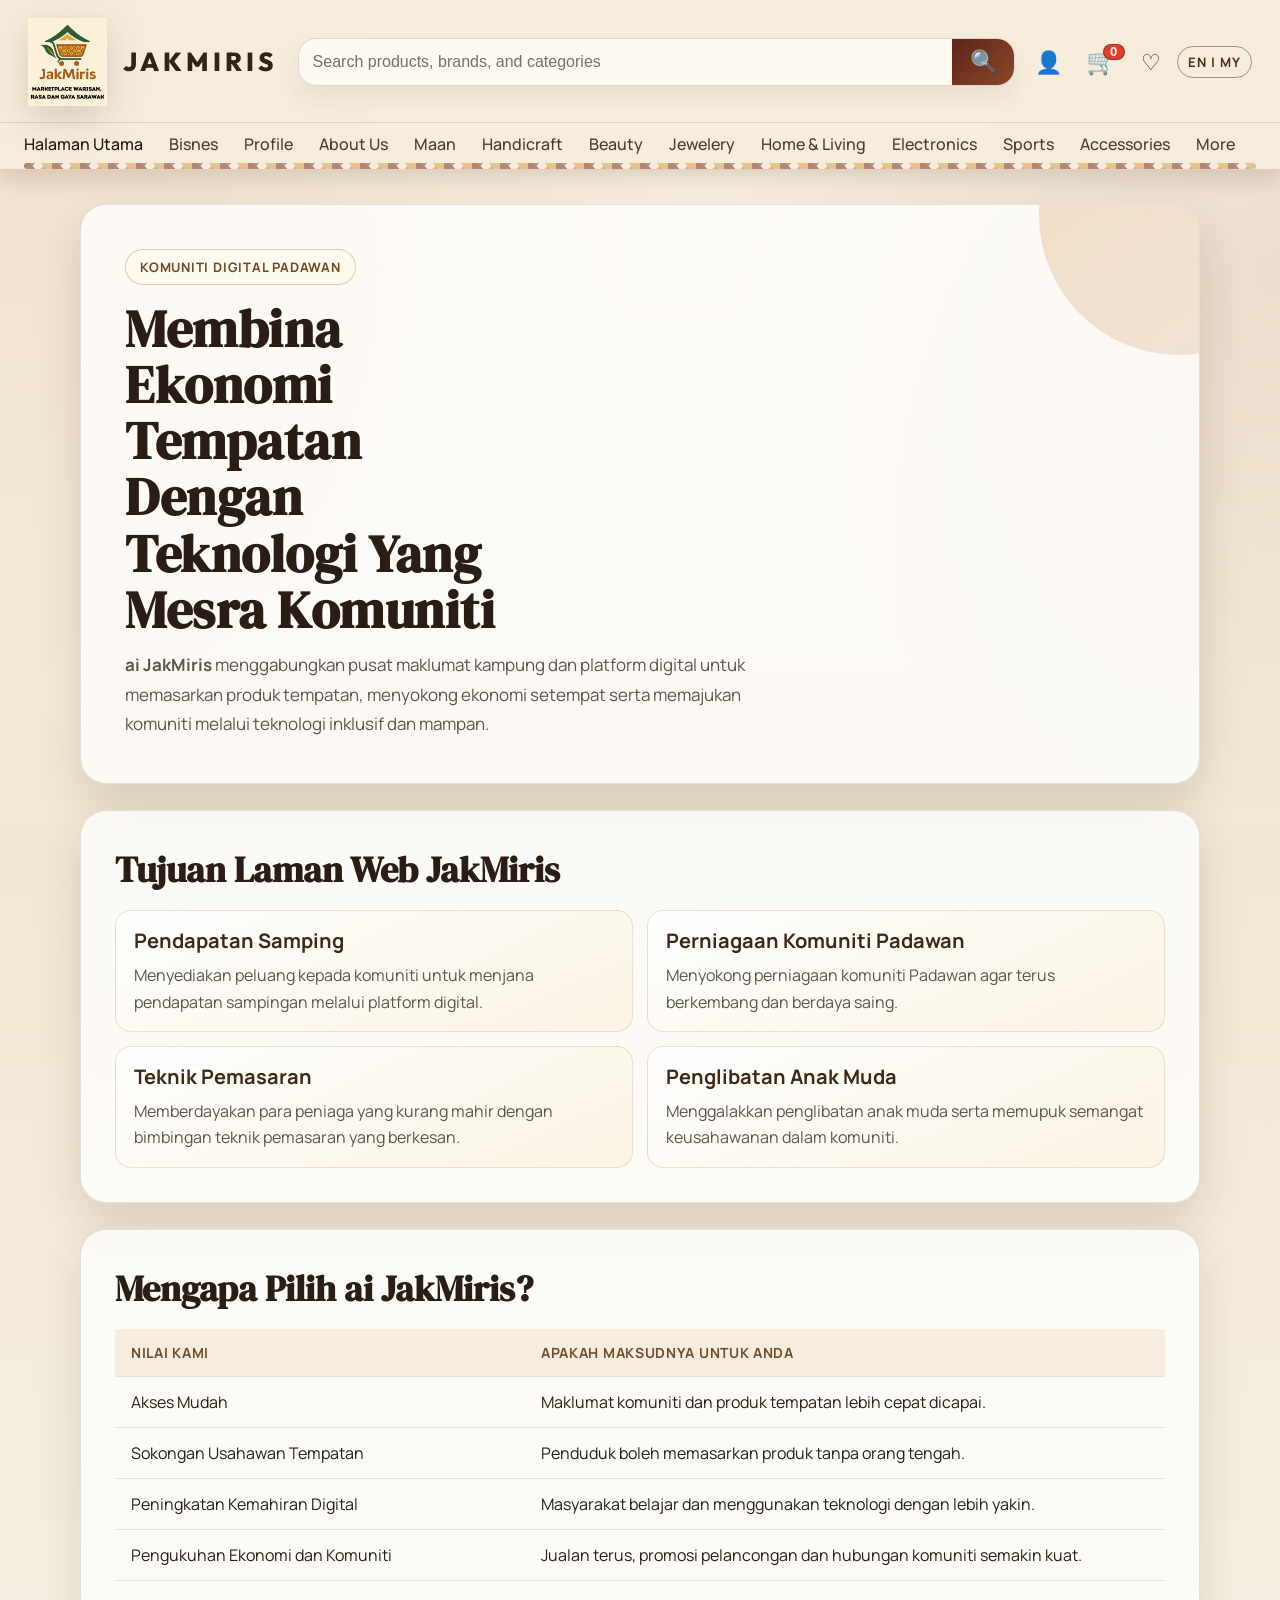
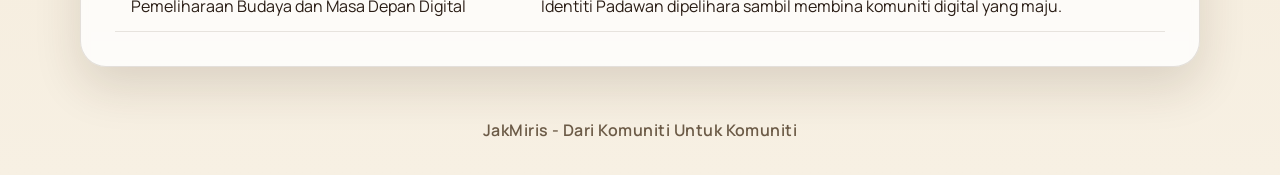
==== commit 966290ce: "bisnes cart update" ====
--- a/aboutus.html
+++ b/aboutus.html
@@ -23,7 +23,10 @@
         </div>
         <div class="top-actions">
           <span title="Account">👤</span>
-          <span title="Cart">🛒</span>
+          <button class="cart-btn" id="cart-btn" title="Troli beli-belah" type="button" aria-label="Troli beli-belah" aria-controls="cart-panel" aria-expanded="false">
+            🛒
+            <span class="cart-badge visible" id="cart-badge">0</span>
+          </button>
           <span title="Wishlist">♡</span>
           <span title="Language">EN | MY</span>
         </div>
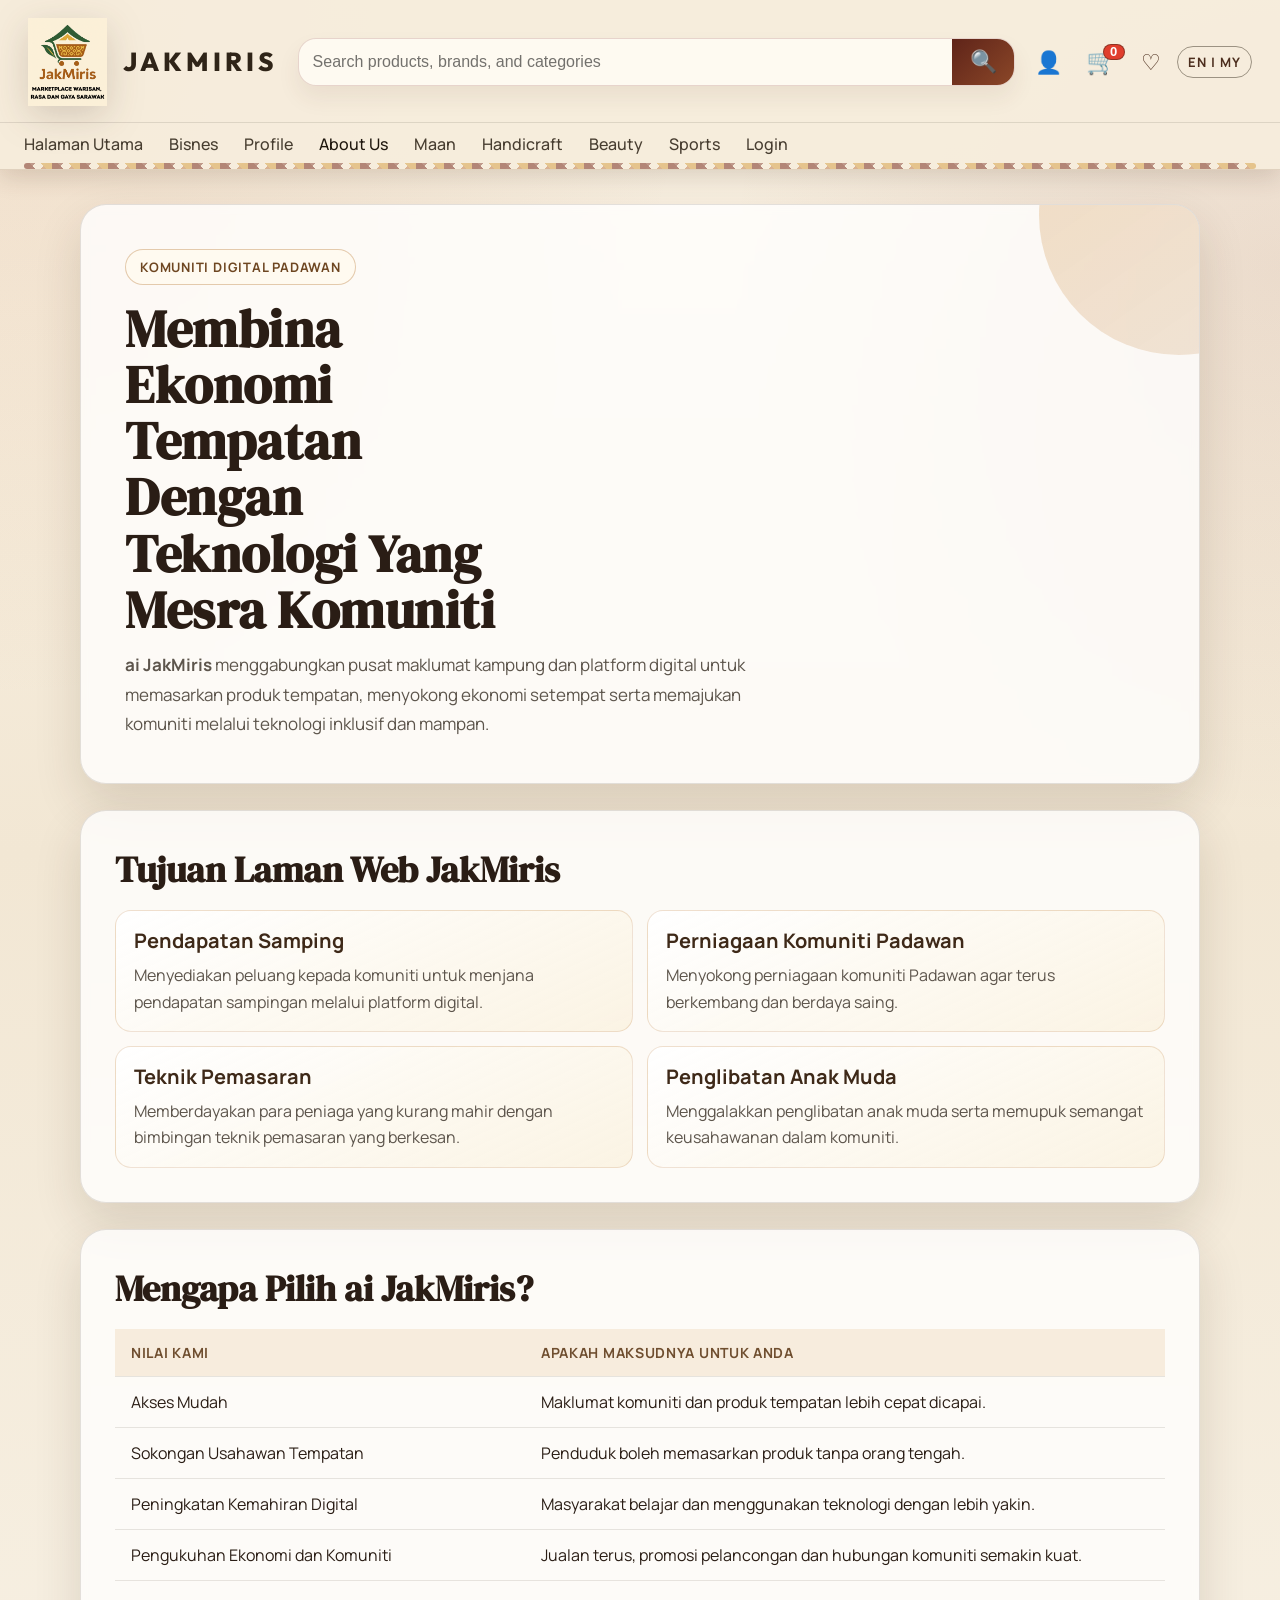
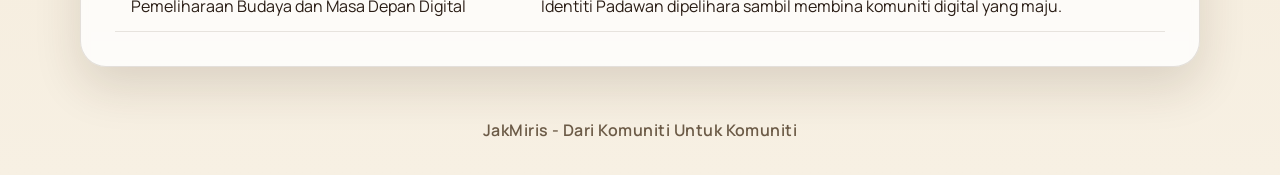
==== commit 32327953: "link all html together" ====
--- a/aboutus.html
+++ b/aboutus.html
@@ -22,7 +22,7 @@
           <button aria-label="Search">🔍</button>
         </div>
         <div class="top-actions">
-          <span title="Account">👤</span>
+          <a href="login.html" title="Account" style="text-decoration:none; color:inherit;">👤</a>
           <button class="cart-btn" id="cart-btn" title="Troli beli-belah" type="button" aria-label="Troli beli-belah" aria-controls="cart-panel" aria-expanded="false">
             🛒
             <span class="cart-badge visible" id="cart-badge">0</span>
@@ -33,19 +33,15 @@
       </div>
 
       <nav class="sub-nav">
-        <a href="index.html" class="active">Halaman Utama</a>
+        <a href="index.html">Halaman Utama</a>
         <a href="bisnes.html">Bisnes</a>
         <a href="profile.html">Profile</a>
-        <a href="aboutus.html">About Us</a>
-        <a href="#">Maan</a>
-        <a href="#">Handicraft</a>
-        <a href="#">Beauty</a>
-        <a href="#">Jewelery</a>
-        <a href="#">Home & Living</a>
-        <a href="#">Electronics</a>
-        <a href="#">Sports</a>
-        <a href="#">Accessories</a>
-        <a href="#">More</a>
+        <a href="aboutus.html" class="active">About Us</a>
+        <a href="maan.html">Maan</a>
+        <a href="kraftangan.html">Handicraft</a>
+        <a href="beauty.html">Beauty</a>
+        <a href="sport.html">Sports</a>
+        <a href="login.html">Login</a>
       </nav>
     </header>
 
--- a/CSS/style.css
+++ b/CSS/style.css
@@ -568,16 +568,28 @@
     }
 
     .kraft-page .kraft-products .product-grid {
-        grid-template-columns: repeat(5, minmax(0, 1fr));
-        gap: 14px;
+        grid-template-columns: repeat(4, minmax(0, 1fr));
+        grid-auto-rows: 1fr;
+        align-items: stretch;
+        column-gap: 24px;
+        row-gap: 26px;
+    }
+
+    .kraft-page .kraft-products .product-card {
+        display: flex;
+        flex-direction: column;
+        height: 100%;
     }
 
     .kraft-page .kraft-products .product-image-frame {
-        height: 180px;
+        height: 210px;
     }
 
     .kraft-page .kraft-products .product-meta {
-        padding: 12px 12px 14px;
+        display: flex;
+        flex-direction: column;
+        flex: 1;
+        padding: 14px 14px 16px;
     }
 
     .kraft-page .kraft-products .product-meta h3 {
@@ -597,6 +609,10 @@
 
     .kraft-page .kraft-products .product-summary {
         margin-bottom: 12px;
+    }
+
+    .kraft-page .kraft-products .product-action {
+        margin-top: auto;
     }
 
     .kraft-page .kraft-products .price {
@@ -673,7 +689,7 @@
 
     @media (max-width: 1260px) {
         .kraft-page .kraft-products .product-grid {
-            grid-template-columns: repeat(4, minmax(0, 1fr));
+            grid-template-columns: repeat(3, minmax(0, 1fr));
         }
 
         .maan-page .maan-products .product-grid {
@@ -683,7 +699,7 @@
 
     @media (max-width: 980px) {
         .kraft-page .kraft-products .product-grid {
-            grid-template-columns: repeat(3, minmax(0, 1fr));
+            grid-template-columns: repeat(2, minmax(0, 1fr));
         }
 
         .maan-page .maan-products .product-grid {
@@ -742,7 +758,7 @@
             grid-template-columns: 1fr;
         }
 
-        .kraft-page .product-grid {
+        .kraft-page .kraft-products .product-grid {
             grid-template-columns: 1fr;
             gap: 20px;
         }
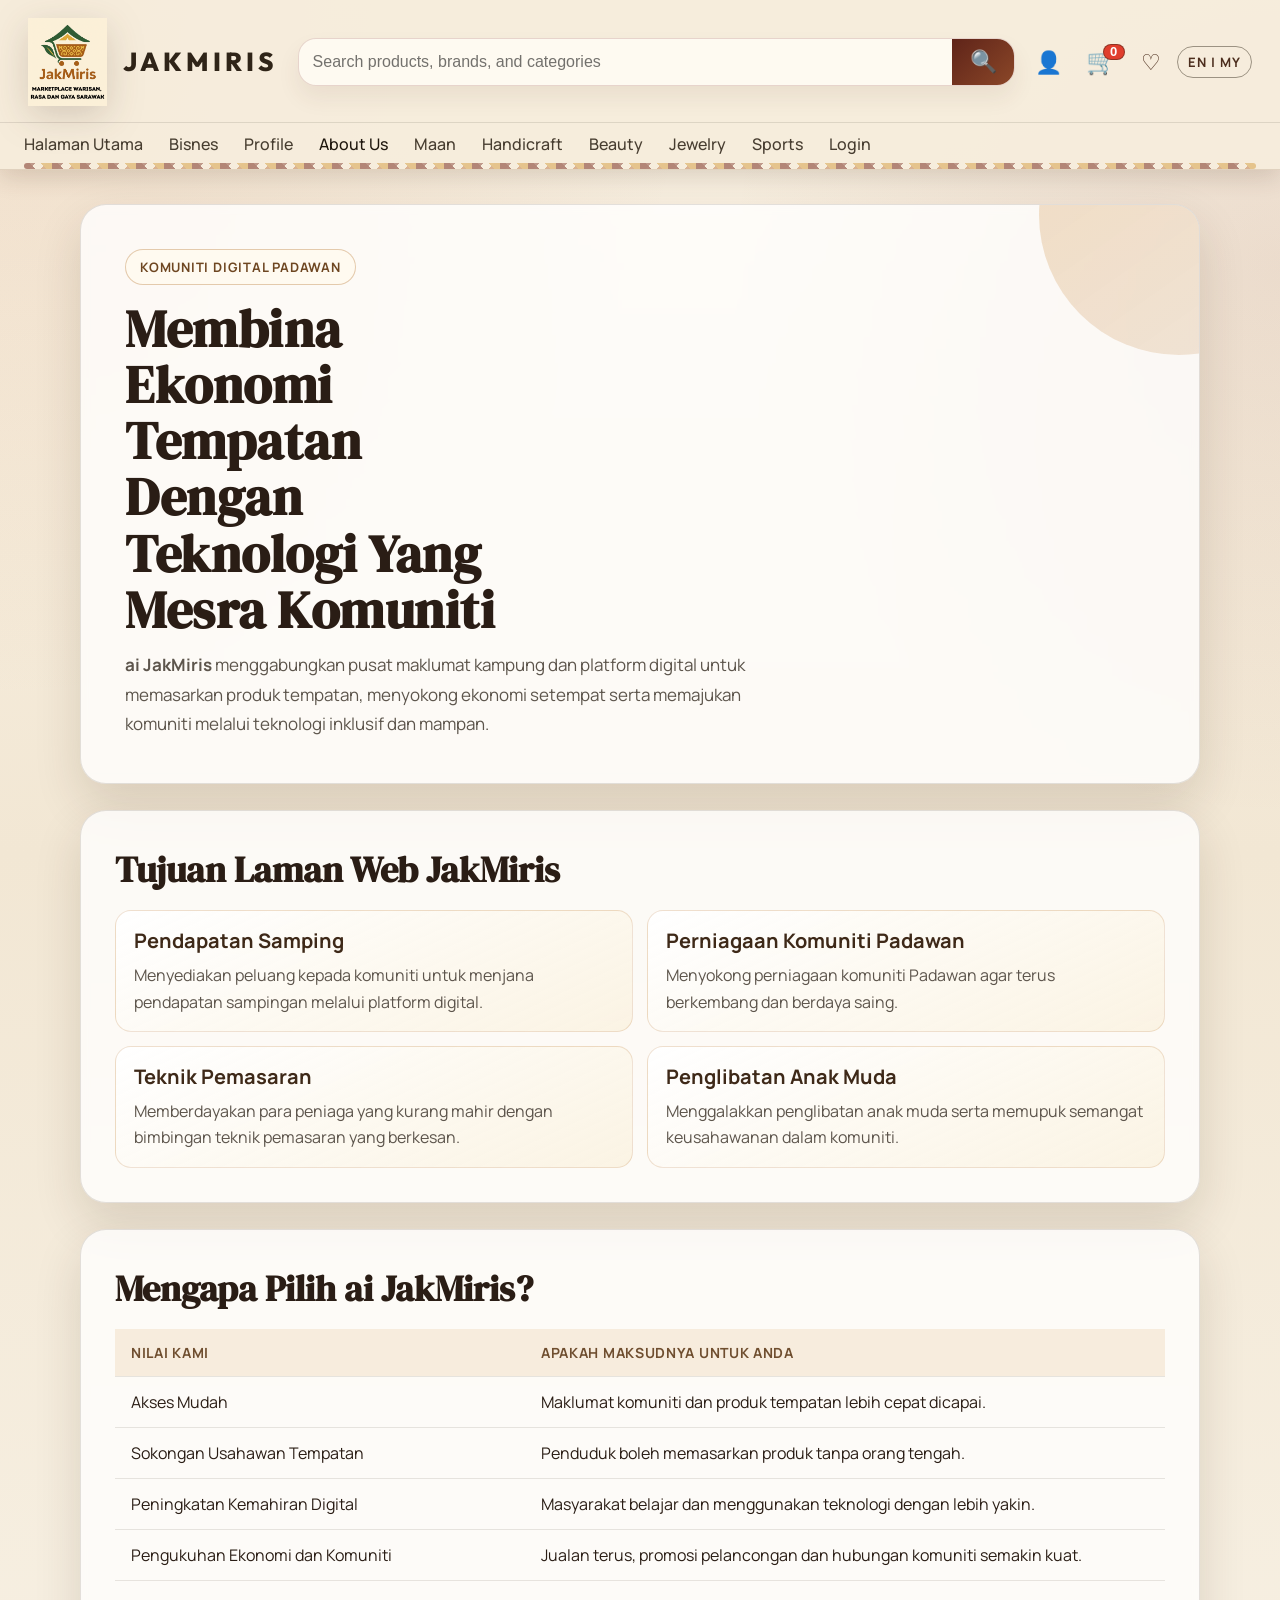
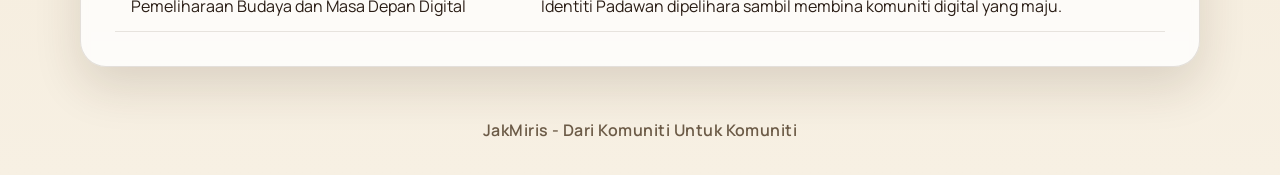
==== commit 284d3623: "jewerly 1" ====
--- a/aboutus.html
+++ b/aboutus.html
@@ -40,6 +40,7 @@
         <a href="maan.html">Maan</a>
         <a href="kraftangan.html">Handicraft</a>
         <a href="beauty.html">Beauty</a>
+        <a href="jewerly.html">Jewelry</a>
         <a href="sport.html">Sports</a>
         <a href="login.html">Login</a>
       </nav>
